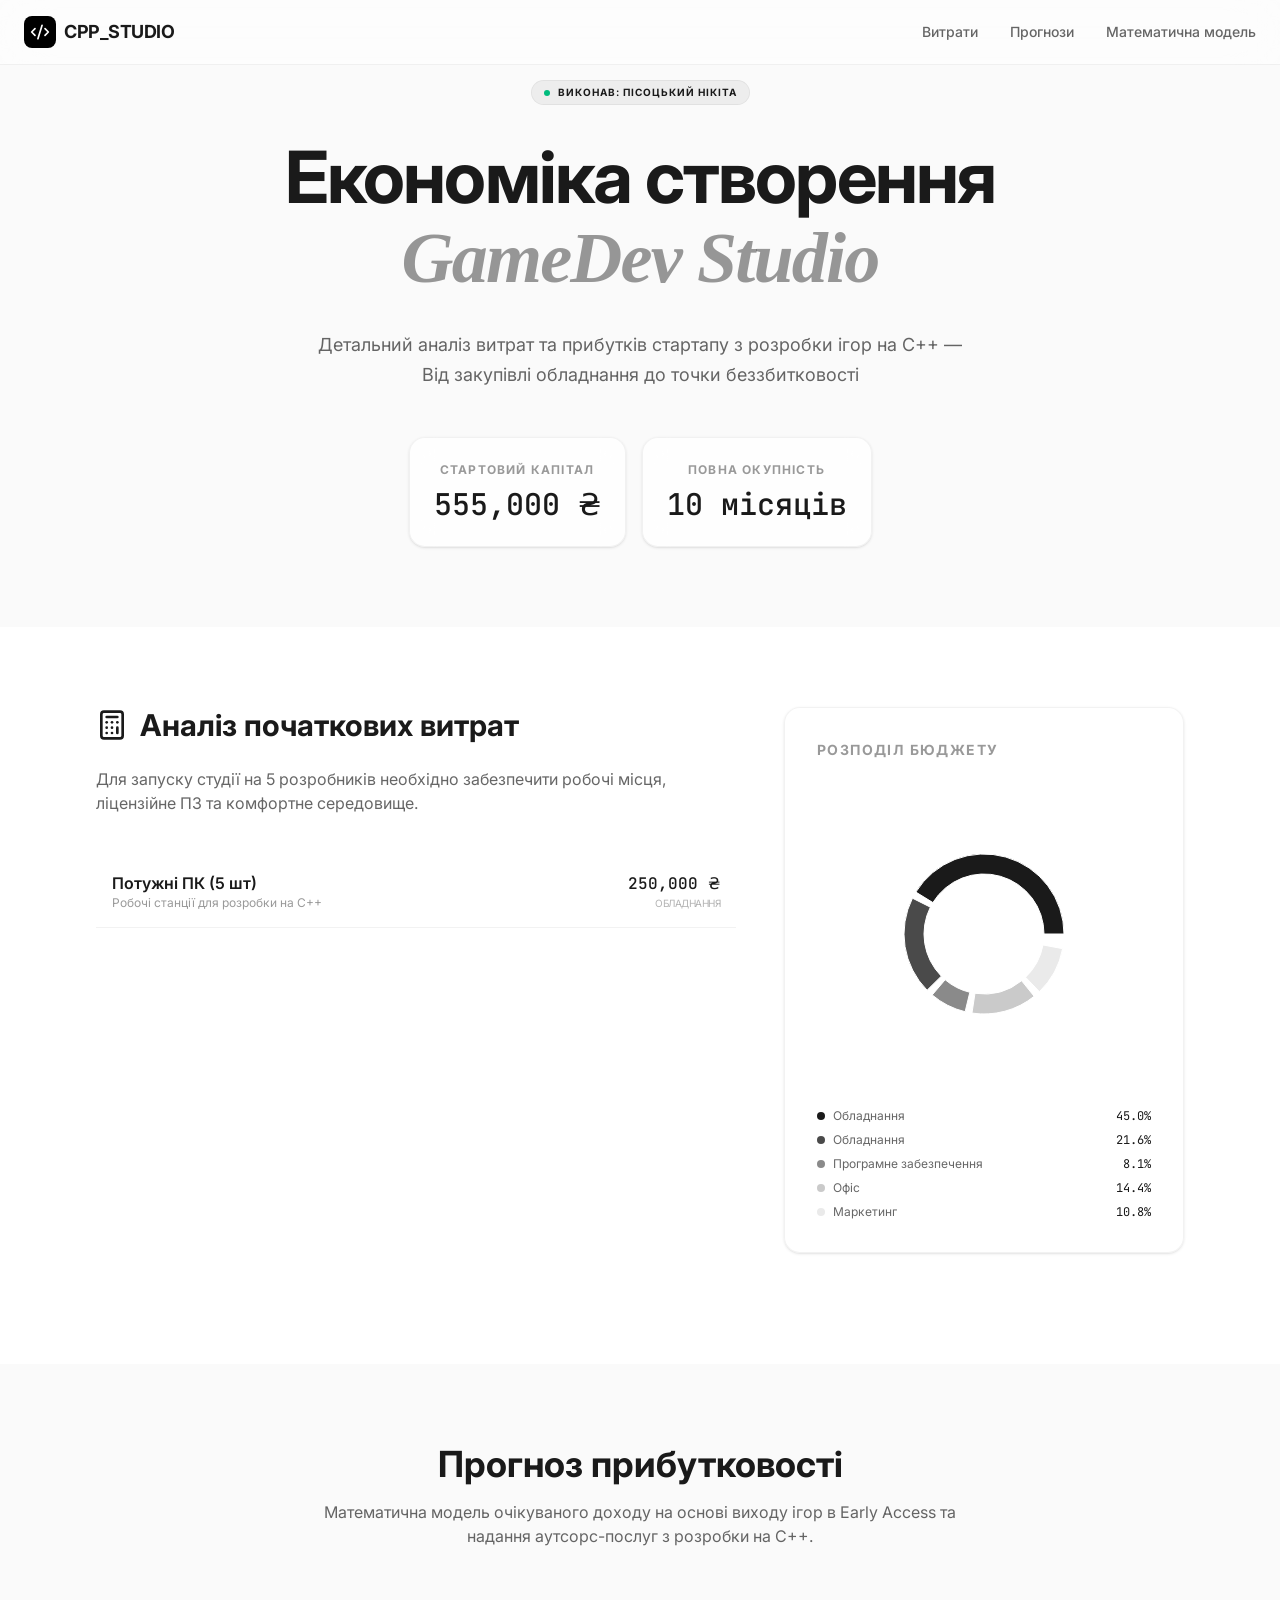
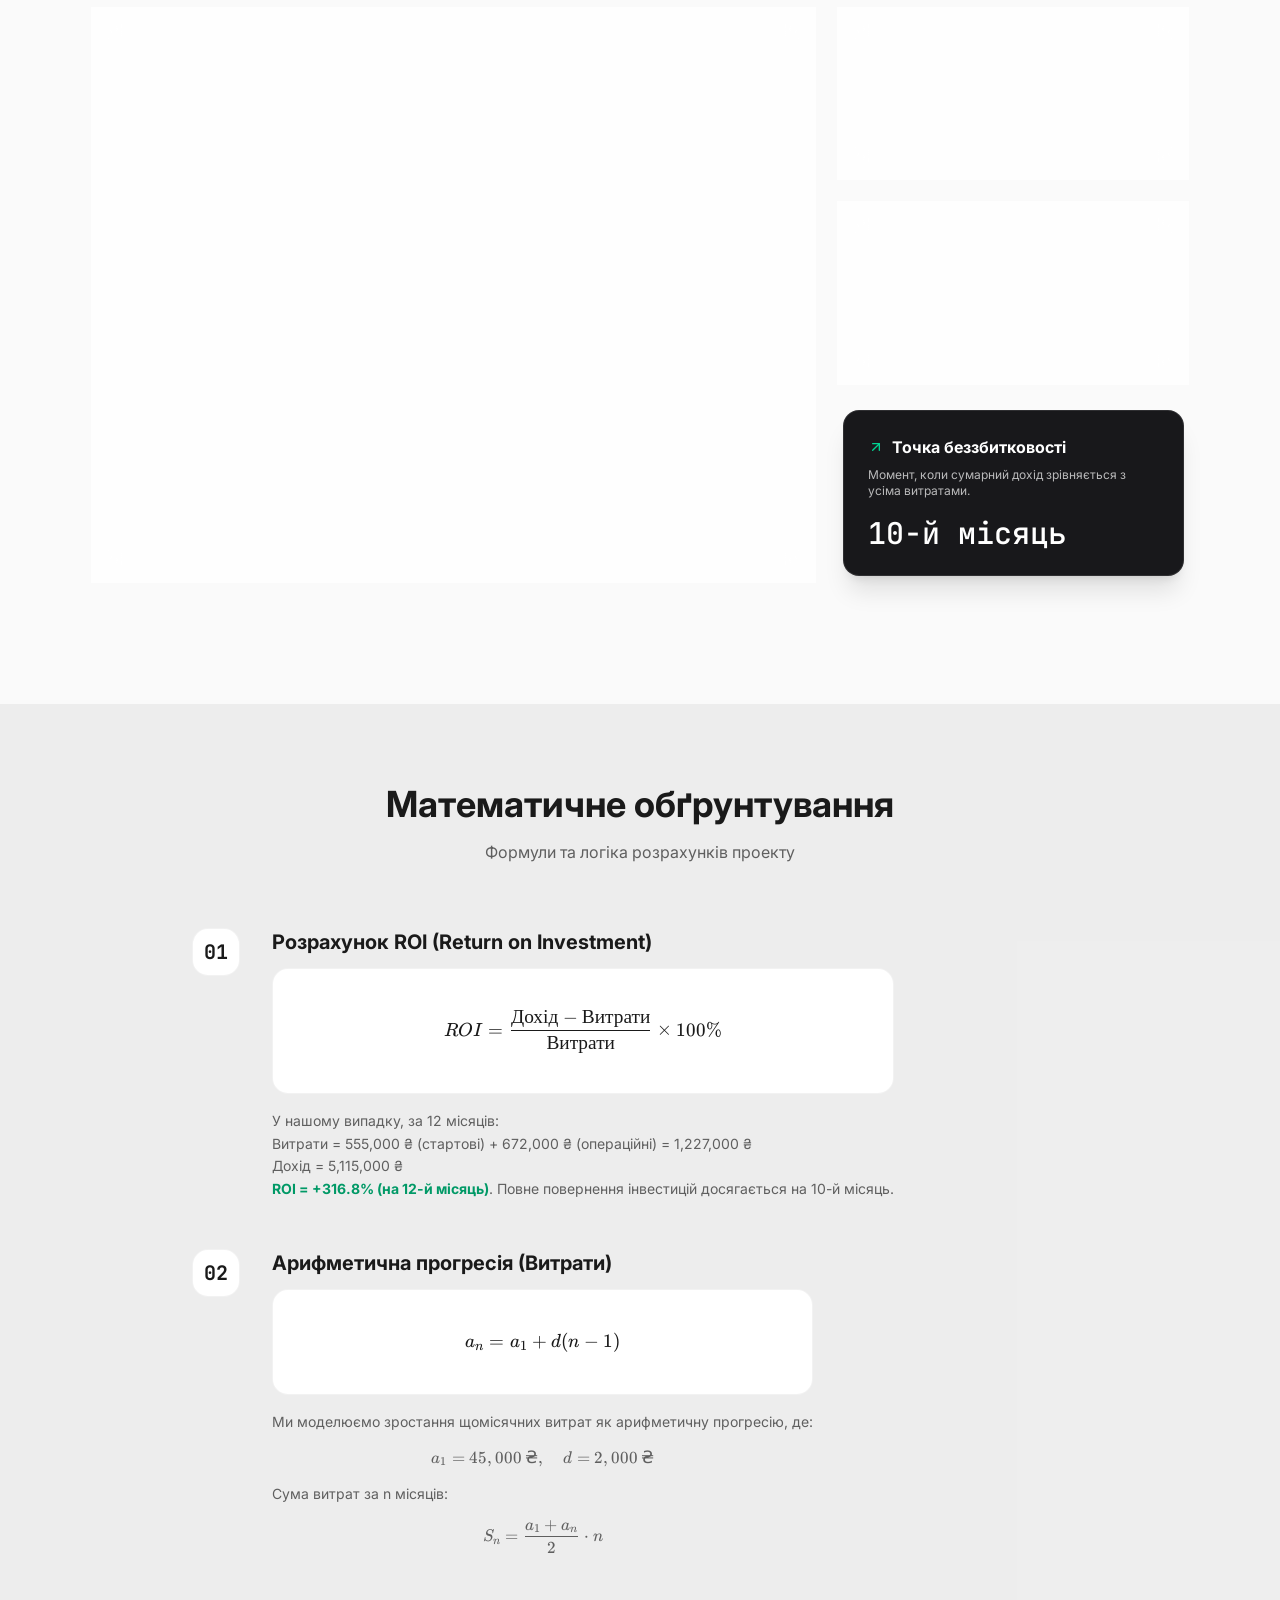
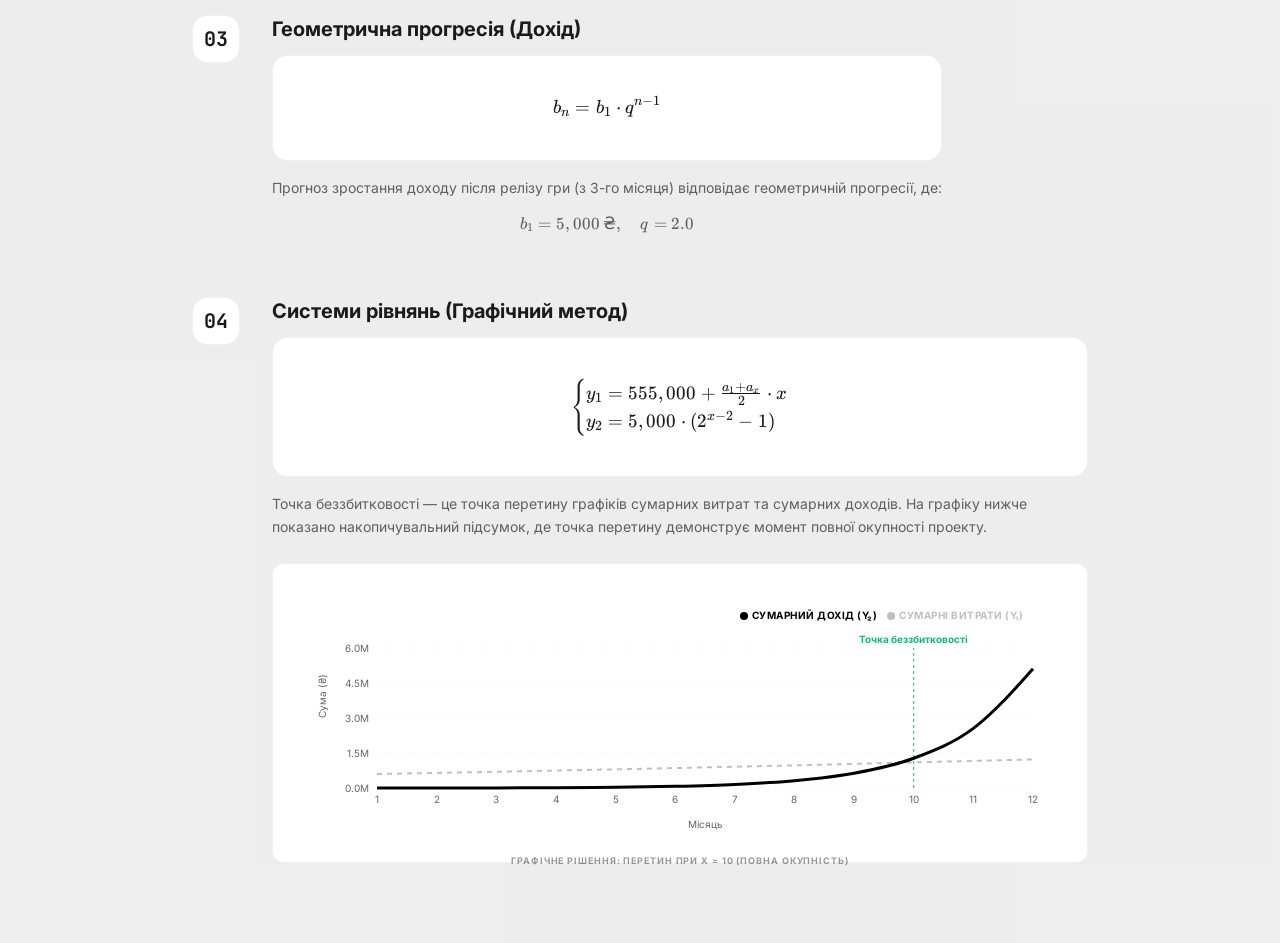
==== site/index.html @ 1f72844d "Rename the base folder" ====
<!doctype html>
<html lang="en">
  <head>
    <meta charset="UTF-8" />
    <meta name="viewport" content="width=device-width, initial-scale=1.0" />
    <title>CppStudio | Math Project</title>
    <script type="module" crossorigin src="./assets/index-Dp-sWYsJ.js"></script>
    <link rel="stylesheet" crossorigin href="./assets/index-Bof_gqJL.css">
  </head>
  <body>
    <div id="root"></div>
  </body>
</html>
---- site/assets/index-Bof_gqJL.css ----
@import"https://fonts.googleapis.com/css2?family=Inter:wght@300;400;500;600;700&family=JetBrains+Mono:wght@400;500&display=swap";@font-face{font-display:block;font-family:KaTeX_AMS;font-style:normal;font-weight:400;src:url(./KaTeX_AMS-Regular-BQhdFMY1.woff2) format("woff2"),url(./KaTeX_AMS-Regular-DMm9YOAa.woff) format("woff"),url(./KaTeX_AMS-Regular-DRggAlZN.ttf) format("truetype")}@font-face{font-display:block;font-family:KaTeX_Caligraphic;font-style:normal;font-weight:700;src:url(./KaTeX_Caligraphic-Bold-Dq_IR9rO.woff2) format("woff2"),url(./KaTeX_Caligraphic-Bold-BEiXGLvX.woff) format("woff"),url(./KaTeX_Caligraphic-Bold-ATXxdsX0.ttf) format("truetype")}@font-face{font-display:block;font-family:KaTeX_Caligraphic;font-style:normal;font-weight:400;src:url(./KaTeX_Caligraphic-Regular-Di6jR-x-.woff2) format("woff2"),url(./KaTeX_Caligraphic-Regular-CTRA-rTL.woff) format("woff"),url(./KaTeX_Caligraphic-Regular-wX97UBjC.ttf) format("truetype")}@font-face{font-display:block;font-family:KaTeX_Fraktur;font-style:normal;font-weight:700;src:url(./KaTeX_Fraktur-Bold-CL6g_b3V.woff2) format("woff2"),url(./KaTeX_Fraktur-Bold-BsDP51OF.woff) format("woff"),url(./KaTeX_Fraktur-Bold-BdnERNNW.ttf) format("truetype")}@font-face{font-display:block;font-family:KaTeX_Fraktur;font-style:normal;font-weight:400;src:url(./KaTeX_Fraktur-Regular-CTYiF6lA.woff2) format("woff2"),url(./KaTeX_Fraktur-Regular-Dxdc4cR9.woff) format("woff"),url(./KaTeX_Fraktur-Regular-CB_wures.ttf) format("truetype")}@font-face{font-display:block;font-family:KaTeX_Main;font-style:normal;font-weight:700;src:url(./KaTeX_Main-Bold-Cx986IdX.woff2) format("woff2"),url(./KaTeX_Main-Bold-Jm3AIy58.woff) format("woff"),url(./KaTeX_Main-Bold-waoOVXN0.ttf) format("truetype")}@font-face{font-display:block;font-family:KaTeX_Main;font-style:italic;font-weight:700;src:url(./KaTeX_Main-BoldItalic-DxDJ3AOS.woff2) format("woff2"),url(./KaTeX_Main-BoldItalic-SpSLRI95.woff) format("woff"),url(./KaTeX_Main-BoldItalic-DzxPMmG6.ttf) format("truetype")}@font-face{font-display:block;font-family:KaTeX_Main;font-style:italic;font-weight:400;src:url(./KaTeX_Main-Italic-NWA7e6Wa.woff2) format("woff2"),url(./KaTeX_Main-Italic-BMLOBm91.woff) format("woff"),url(./KaTeX_Main-Italic-3WenGoN9.ttf) format("truetype")}@font-face{font-display:block;font-family:KaTeX_Main;font-style:normal;font-weight:400;src:url(./KaTeX_Main-Regular-B22Nviop.woff2) format("woff2"),url(./KaTeX_Main-Regular-Dr94JaBh.woff) format("woff"),url(./KaTeX_Main-Regular-ypZvNtVU.ttf) format("truetype")}@font-face{font-display:block;font-family:KaTeX_Math;font-style:italic;font-weight:700;src:url(./KaTeX_Math-BoldItalic-CZnvNsCZ.woff2) format("woff2"),url(./KaTeX_Math-BoldItalic-iY-2wyZ7.woff) format("woff"),url(./KaTeX_Math-BoldItalic-B3XSjfu4.ttf) format("truetype")}@font-face{font-display:block;font-family:KaTeX_Math;font-style:italic;font-weight:400;src:url(./KaTeX_Math-Italic-t53AETM-.woff2) format("woff2"),url(./KaTeX_Math-Italic-DA0__PXp.woff) format("woff"),url(./KaTeX_Math-Italic-flOr_0UB.ttf) format("truetype")}@font-face{font-display:block;font-family:KaTeX_SansSerif;font-style:normal;font-weight:700;src:url(./KaTeX_SansSerif-Bold-D1sUS0GD.woff2) format("woff2"),url(./KaTeX_SansSerif-Bold-DbIhKOiC.woff) format("woff"),url(./KaTeX_SansSerif-Bold-CFMepnvq.ttf) format("truetype")}@font-face{font-display:block;font-family:KaTeX_SansSerif;font-style:italic;font-weight:400;src:url(./KaTeX_SansSerif-Italic-C3H0VqGB.woff2) format("woff2"),url(./KaTeX_SansSerif-Italic-DN2j7dab.woff) format("woff"),url(./KaTeX_SansSerif-Italic-YYjJ1zSn.ttf) format("truetype")}@font-face{font-display:block;font-family:KaTeX_SansSerif;font-style:normal;font-weight:400;src:url(./KaTeX_SansSerif-Regular-DDBCnlJ7.woff2) format("woff2"),url(./KaTeX_SansSerif-Regular-CS6fqUqJ.woff) format("woff"),url(./KaTeX_SansSerif-Regular-BNo7hRIc.ttf) format("truetype")}@font-face{font-display:block;font-family:KaTeX_Script;font-style:normal;font-weight:400;src:url(./KaTeX_Script-Regular-D3wIWfF6.woff2) format("woff2"),url(./KaTeX_Script-Regular-D5yQViql.woff) format("woff"),url(./KaTeX_Script-Regular-C5JkGWo-.ttf) format("truetype")}@font-face{font-display:block;font-family:KaTeX_Size1;font-style:normal;font-weight:400;src:url(./KaTeX_Size1-Regular-mCD8mA8B.woff2) format("woff2"),url(./KaTeX_Size1-Regular-C195tn64.woff) format("woff"),url(./KaTeX_Size1-Regular-Dbsnue_I.ttf) format("truetype")}@font-face{font-display:block;font-family:KaTeX_Size2;font-style:normal;font-weight:400;src:url(./KaTeX_Size2-Regular-Dy4dx90m.woff2) format("woff2"),url(./KaTeX_Size2-Regular-oD1tc_U0.woff) format("woff"),url(./KaTeX_Size2-Regular-B7gKUWhC.ttf) format("truetype")}@font-face{font-display:block;font-family:KaTeX_Size3;font-style:normal;font-weight:400;src:url([data-uri]) format("woff2"),url(./KaTeX_Size3-Regular-CTq5MqoE.woff) format("woff"),url(./KaTeX_Size3-Regular-DgpXs0kz.ttf) format("truetype")}@font-face{font-display:block;font-family:KaTeX_Size4;font-style:normal;font-weight:400;src:url(./KaTeX_Size4-Regular-Dl5lxZxV.woff2) format("woff2"),url(./KaTeX_Size4-Regular-BF-4gkZK.woff) format("woff"),url(./KaTeX_Size4-Regular-DWFBv043.ttf) format("truetype")}@font-face{font-display:block;font-family:KaTeX_Typewriter;font-style:normal;font-weight:400;src:url(./KaTeX_Typewriter-Regular-CO6r4hn1.woff2) format("woff2"),url(./KaTeX_Typewriter-Regular-C0xS9mPB.woff) format("woff"),url(./KaTeX_Typewriter-Regular-D3Ib7_Hf.ttf) format("truetype")}.katex{font: 1.21em KaTeX_Main,Times New Roman,serif;line-height:1.2;position:relative;text-indent:0;text-rendering:auto}.katex *{-ms-high-contrast-adjust:none!important;border-color:currentColor}.katex .katex-version:after{content:"0.16.40"}.katex .katex-mathml{clip:rect(1px,1px,1px,1px);border:0;height:1px;overflow:hidden;padding:0;position:absolute;width:1px}.katex .katex-html>.newline{display:block}.katex .base{position:relative;white-space:nowrap;width:-webkit-min-content;width:-moz-min-content;width:min-content}.katex .base,.katex .strut{display:inline-block}.katex .textbf{font-weight:700}.katex .textit{font-style:italic}.katex .textrm{font-family:KaTeX_Main}.katex .textsf{font-family:KaTeX_SansSerif}.katex .texttt{font-family:KaTeX_Typewriter}.katex .mathnormal{font-family:KaTeX_Math;font-style:italic}.katex .mathit{font-family:KaTeX_Main;font-style:italic}.katex .mathrm{font-style:normal}.katex .mathbf{font-family:KaTeX_Main;font-weight:700}.katex .boldsymbol{font-family:KaTeX_Math;font-style:italic;font-weight:700}.katex .amsrm,.katex .mathbb,.katex .textbb{font-family:KaTeX_AMS}.katex .mathcal{font-family:KaTeX_Caligraphic}.katex .mathfrak,.katex .textfrak{font-family:KaTeX_Fraktur}.katex .mathboldfrak,.katex .textboldfrak{font-family:KaTeX_Fraktur;font-weight:700}.katex .mathtt{font-family:KaTeX_Typewriter}.katex .mathscr,.katex .textscr{font-family:KaTeX_Script}.katex .mathsf,.katex .textsf{font-family:KaTeX_SansSerif}.katex .mathboldsf,.katex .textboldsf{font-family:KaTeX_SansSerif;font-weight:700}.katex .mathitsf,.katex .mathsfit,.katex .textitsf{font-family:KaTeX_SansSerif;font-style:italic}.katex .mainrm{font-family:KaTeX_Main;font-style:normal}.katex .vlist-t{border-collapse:collapse;display:inline-table;table-layout:fixed}.katex .vlist-r{display:table-row}.katex .vlist{display:table-cell;position:relative;vertical-align:bottom}.katex .vlist>span{display:block;height:0;position:relative}.katex .vlist>span>span{display:inline-block}.katex .vlist>span>.pstrut{overflow:hidden;width:0}.katex .vlist-t2{margin-right:-2px}.katex .vlist-s{display:table-cell;font-size:1px;min-width:2px;vertical-align:bottom;width:2px}.katex .vbox{align-items:baseline;display:inline-flex;flex-direction:column}.katex .hbox{width:100%}.katex .hbox,.katex .thinbox{display:inline-flex;flex-direction:row}.katex .thinbox{max-width:0;width:0}.katex .msupsub{text-align:left}.katex .mfrac>span>span{text-align:center}.katex .mfrac .frac-line{border-bottom-style:solid;display:inline-block;width:100%}.katex .hdashline,.katex .hline,.katex .mfrac .frac-line,.katex .overline .overline-line,.katex .rule,.katex .underline .underline-line{min-height:1px}.katex .mspace{display:inline-block}.katex .smash{display:inline;line-height:0}.katex .clap,.katex .llap,.katex .rlap{position:relative;width:0}.katex .clap>.inner,.katex .llap>.inner,.katex .rlap>.inner{position:absolute}.katex .clap>.fix,.katex .llap>.fix,.katex .rlap>.fix{display:inline-block}.katex .llap>.inner{right:0}.katex .clap>.inner,.katex .rlap>.inner{left:0}.katex .clap>.inner>span{margin-left:-50%;margin-right:50%}.katex .rule{border:0 solid;display:inline-block;position:relative}.katex .hline,.katex .overline .overline-line,.katex .underline .underline-line{border-bottom-style:solid;display:inline-block;width:100%}.katex .hdashline{border-bottom-style:dashed;display:inline-block;width:100%}.katex .sqrt>.root{margin-left:.2777777778em;margin-right:-.5555555556em}.katex .fontsize-ensurer.reset-size1.size1,.katex .sizing.reset-size1.size1{font-size:1em}.katex .fontsize-ensurer.reset-size1.size2,.katex .sizing.reset-size1.size2{font-size:1.2em}.katex .fontsize-ensurer.reset-size1.size3,.katex .sizing.reset-size1.size3{font-size:1.4em}.katex .fontsize-ensurer.reset-size1.size4,.katex .sizing.reset-size1.size4{font-size:1.6em}.katex .fontsize-ensurer.reset-size1.size5,.katex .sizing.reset-size1.size5{font-size:1.8em}.katex .fontsize-ensurer.reset-size1.size6,.katex .sizing.reset-size1.size6{font-size:2em}.katex .fontsize-ensurer.reset-size1.size7,.katex .sizing.reset-size1.size7{font-size:2.4em}.katex .fontsize-ensurer.reset-size1.size8,.katex .sizing.reset-size1.size8{font-size:2.88em}.katex .fontsize-ensurer.reset-size1.size9,.katex .sizing.reset-size1.size9{font-size:3.456em}.katex .fontsize-ensurer.reset-size1.size10,.katex .sizing.reset-size1.size10{font-size:4.148em}.katex .fontsize-ensurer.reset-size1.size11,.katex .sizing.reset-size1.size11{font-size:4.976em}.katex .fontsize-ensurer.reset-size2.size1,.katex .sizing.reset-size2.size1{font-size:.8333333333em}.katex .fontsize-ensurer.reset-size2.size2,.katex .sizing.reset-size2.size2{font-size:1em}.katex .fontsize-ensurer.reset-size2.size3,.katex .sizing.reset-size2.size3{font-size:1.1666666667em}.katex .fontsize-ensurer.reset-size2.size4,.katex .sizing.reset-size2.size4{font-size:1.3333333333em}.katex .fontsize-ensurer.reset-size2.size5,.katex .sizing.reset-size2.size5{font-size:1.5em}.katex .fontsize-ensurer.reset-size2.size6,.katex .sizing.reset-size2.size6{font-size:1.6666666667em}.katex .fontsize-ensurer.reset-size2.size7,.katex .sizing.reset-size2.size7{font-size:2em}.katex .fontsize-ensurer.reset-size2.size8,.katex .sizing.reset-size2.size8{font-size:2.4em}.katex .fontsize-ensurer.reset-size2.size9,.katex .sizing.reset-size2.size9{font-size:2.88em}.katex .fontsize-ensurer.reset-size2.size10,.katex .sizing.reset-size2.size10{font-size:3.4566666667em}.katex .fontsize-ensurer.reset-size2.size11,.katex .sizing.reset-size2.size11{font-size:4.1466666667em}.katex .fontsize-ensurer.reset-size3.size1,.katex .sizing.reset-size3.size1{font-size:.7142857143em}.katex .fontsize-ensurer.reset-size3.size2,.katex .sizing.reset-size3.size2{font-size:.8571428571em}.katex .fontsize-ensurer.reset-size3.size3,.katex .sizing.reset-size3.size3{font-size:1em}.katex .fontsize-ensurer.reset-size3.size4,.katex .sizing.reset-size3.size4{font-size:1.1428571429em}.katex .fontsize-ensurer.reset-size3.size5,.katex .sizing.reset-size3.size5{font-size:1.2857142857em}.katex .fontsize-ensurer.reset-size3.size6,.katex .sizing.reset-size3.size6{font-size:1.4285714286em}.katex .fontsize-ensurer.reset-size3.size7,.katex .sizing.reset-size3.size7{font-size:1.7142857143em}.katex .fontsize-ensurer.reset-size3.size8,.katex .sizing.reset-size3.size8{font-size:2.0571428571em}.katex .fontsize-ensurer.reset-size3.size9,.katex .sizing.reset-size3.size9{font-size:2.4685714286em}.katex .fontsize-ensurer.reset-size3.size10,.katex .sizing.reset-size3.size10{font-size:2.9628571429em}.katex .fontsize-ensurer.reset-size3.size11,.katex .sizing.reset-size3.size11{font-size:3.5542857143em}.katex .fontsize-ensurer.reset-size4.size1,.katex .sizing.reset-size4.size1{font-size:.625em}.katex .fontsize-ensurer.reset-size4.size2,.katex .sizing.reset-size4.size2{font-size:.75em}.katex .fontsize-ensurer.reset-size4.size3,.katex .sizing.reset-size4.size3{font-size:.875em}.katex .fontsize-ensurer.reset-size4.size4,.katex .sizing.reset-size4.size4{font-size:1em}.katex .fontsize-ensurer.reset-size4.size5,.katex .sizing.reset-size4.size5{font-size:1.125em}.katex .fontsize-ensurer.reset-size4.size6,.katex .sizing.reset-size4.size6{font-size:1.25em}.katex .fontsize-ensurer.reset-size4.size7,.katex .sizing.reset-size4.size7{font-size:1.5em}.katex .fontsize-ensurer.reset-size4.size8,.katex .sizing.reset-size4.size8{font-size:1.8em}.katex .fontsize-ensurer.reset-size4.size9,.katex .sizing.reset-size4.size9{font-size:2.16em}.katex .fontsize-ensurer.reset-size4.size10,.katex .sizing.reset-size4.size10{font-size:2.5925em}.katex .fontsize-ensurer.reset-size4.size11,.katex .sizing.reset-size4.size11{font-size:3.11em}.katex .fontsize-ensurer.reset-size5.size1,.katex .sizing.reset-size5.size1{font-size:.5555555556em}.katex .fontsize-ensurer.reset-size5.size2,.katex .sizing.reset-size5.size2{font-size:.6666666667em}.katex .fontsize-ensurer.reset-size5.size3,.katex .sizing.reset-size5.size3{font-size:.7777777778em}.katex .fontsize-ensurer.reset-size5.size4,.katex .sizing.reset-size5.size4{font-size:.8888888889em}.katex .fontsize-ensurer.reset-size5.size5,.katex .sizing.reset-size5.size5{font-size:1em}.katex .fontsize-ensurer.reset-size5.size6,.katex .sizing.reset-size5.size6{font-size:1.1111111111em}.katex .fontsize-ensurer.reset-size5.size7,.katex .sizing.reset-size5.size7{font-size:1.3333333333em}.katex .fontsize-ensurer.reset-size5.size8,.katex .sizing.reset-size5.size8{font-size:1.6em}.katex .fontsize-ensurer.reset-size5.size9,.katex .sizing.reset-size5.size9{font-size:1.92em}.katex .fontsize-ensurer.reset-size5.size10,.katex .sizing.reset-size5.size10{font-size:2.3044444444em}.katex .fontsize-ensurer.reset-size5.size11,.katex .sizing.reset-size5.size11{font-size:2.7644444444em}.katex .fontsize-ensurer.reset-size6.size1,.katex .sizing.reset-size6.size1{font-size:.5em}.katex .fontsize-ensurer.reset-size6.size2,.katex .sizing.reset-size6.size2{font-size:.6em}.katex .fontsize-ensurer.reset-size6.size3,.katex .sizing.reset-size6.size3{font-size:.7em}.katex .fontsize-ensurer.reset-size6.size4,.katex .sizing.reset-size6.size4{font-size:.8em}.katex .fontsize-ensurer.reset-size6.size5,.katex .sizing.reset-size6.size5{font-size:.9em}.katex .fontsize-ensurer.reset-size6.size6,.katex .sizing.reset-size6.size6{font-size:1em}.katex .fontsize-ensurer.reset-size6.size7,.katex .sizing.reset-size6.size7{font-size:1.2em}.katex .fontsize-ensurer.reset-size6.size8,.katex .sizing.reset-size6.size8{font-size:1.44em}.katex .fontsize-ensurer.reset-size6.size9,.katex .sizing.reset-size6.size9{font-size:1.728em}.katex .fontsize-ensurer.reset-size6.size10,.katex .sizing.reset-size6.size10{font-size:2.074em}.katex .fontsize-ensurer.reset-size6.size11,.katex .sizing.reset-size6.size11{font-size:2.488em}.katex .fontsize-ensurer.reset-size7.size1,.katex .sizing.reset-size7.size1{font-size:.4166666667em}.katex .fontsize-ensurer.reset-size7.size2,.katex .sizing.reset-size7.size2{font-size:.5em}.katex .fontsize-ensurer.reset-size7.size3,.katex .sizing.reset-size7.size3{font-size:.5833333333em}.katex .fontsize-ensurer.reset-size7.size4,.katex .sizing.reset-size7.size4{font-size:.6666666667em}.katex .fontsize-ensurer.reset-size7.size5,.katex .sizing.reset-size7.size5{font-size:.75em}.katex .fontsize-ensurer.reset-size7.size6,.katex .sizing.reset-size7.size6{font-size:.8333333333em}.katex .fontsize-ensurer.reset-size7.size7,.katex .sizing.reset-size7.size7{font-size:1em}.katex .fontsize-ensurer.reset-size7.size8,.katex .sizing.reset-size7.size8{font-size:1.2em}.katex .fontsize-ensurer.reset-size7.size9,.katex .sizing.reset-size7.size9{font-size:1.44em}.katex .fontsize-ensurer.reset-size7.size10,.katex .sizing.reset-size7.size10{font-size:1.7283333333em}.katex .fontsize-ensurer.reset-size7.size11,.katex .sizing.reset-size7.size11{font-size:2.0733333333em}.katex .fontsize-ensurer.reset-size8.size1,.katex .sizing.reset-size8.size1{font-size:.3472222222em}.katex .fontsize-ensurer.reset-size8.size2,.katex .sizing.reset-size8.size2{font-size:.4166666667em}.katex .fontsize-ensurer.reset-size8.size3,.katex .sizing.reset-size8.size3{font-size:.4861111111em}.katex .fontsize-ensurer.reset-size8.size4,.katex .sizing.reset-size8.size4{font-size:.5555555556em}.katex .fontsize-ensurer.reset-size8.size5,.katex .sizing.reset-size8.size5{font-size:.625em}.katex .fontsize-ensurer.reset-size8.size6,.katex .sizing.reset-size8.size6{font-size:.6944444444em}.katex .fontsize-ensurer.reset-size8.size7,.katex .sizing.reset-size8.size7{font-size:.8333333333em}.katex .fontsize-ensurer.reset-size8.size8,.katex .sizing.reset-size8.size8{font-size:1em}.katex .fontsize-ensurer.reset-size8.size9,.katex .sizing.reset-size8.size9{font-size:1.2em}.katex .fontsize-ensurer.reset-size8.size10,.katex .sizing.reset-size8.size10{font-size:1.4402777778em}.katex .fontsize-ensurer.reset-size8.size11,.katex .sizing.reset-size8.size11{font-size:1.7277777778em}.katex .fontsize-ensurer.reset-size9.size1,.katex .sizing.reset-size9.size1{font-size:.2893518519em}.katex .fontsize-ensurer.reset-size9.size2,.katex .sizing.reset-size9.size2{font-size:.3472222222em}.katex .fontsize-ensurer.reset-size9.size3,.katex .sizing.reset-size9.size3{font-size:.4050925926em}.katex .fontsize-ensurer.reset-size9.size4,.katex .sizing.reset-size9.size4{font-size:.462962963em}.katex .fontsize-ensurer.reset-size9.size5,.katex .sizing.reset-size9.size5{font-size:.5208333333em}.katex .fontsize-ensurer.reset-size9.size6,.katex .sizing.reset-size9.size6{font-size:.5787037037em}.katex .fontsize-ensurer.reset-size9.size7,.katex .sizing.reset-size9.size7{font-size:.6944444444em}.katex .fontsize-ensurer.reset-size9.size8,.katex .sizing.reset-size9.size8{font-size:.8333333333em}.katex .fontsize-ensurer.reset-size9.size9,.katex .sizing.reset-size9.size9{font-size:1em}.katex .fontsize-ensurer.reset-size9.size10,.katex .sizing.reset-size9.size10{font-size:1.2002314815em}.katex .fontsize-ensurer.reset-size9.size11,.katex .sizing.reset-size9.size11{font-size:1.4398148148em}.katex .fontsize-ensurer.reset-size10.size1,.katex .sizing.reset-size10.size1{font-size:.2410800386em}.katex .fontsize-ensurer.reset-size10.size2,.katex .sizing.reset-size10.size2{font-size:.2892960463em}.katex .fontsize-ensurer.reset-size10.size3,.katex .sizing.reset-size10.size3{font-size:.337512054em}.katex .fontsize-ensurer.reset-size10.size4,.katex .sizing.reset-size10.size4{font-size:.3857280617em}.katex .fontsize-ensurer.reset-size10.size5,.katex .sizing.reset-size10.size5{font-size:.4339440694em}.katex .fontsize-ensurer.reset-size10.size6,.katex .sizing.reset-size10.size6{font-size:.4821600771em}.katex .fontsize-ensurer.reset-size10.size7,.katex .sizing.reset-size10.size7{font-size:.5785920926em}.katex .fontsize-ensurer.reset-size10.size8,.katex .sizing.reset-size10.size8{font-size:.6943105111em}.katex .fontsize-ensurer.reset-size10.size9,.katex .sizing.reset-size10.size9{font-size:.8331726133em}.katex .fontsize-ensurer.reset-size10.size10,.katex .sizing.reset-size10.size10{font-size:1em}.katex .fontsize-ensurer.reset-size10.size11,.katex .sizing.reset-size10.size11{font-size:1.1996142719em}.katex .fontsize-ensurer.reset-size11.size1,.katex .sizing.reset-size11.size1{font-size:.2009646302em}.katex .fontsize-ensurer.reset-size11.size2,.katex .sizing.reset-size11.size2{font-size:.2411575563em}.katex .fontsize-ensurer.reset-size11.size3,.katex .sizing.reset-size11.size3{font-size:.2813504823em}.katex .fontsize-ensurer.reset-size11.size4,.katex .sizing.reset-size11.size4{font-size:.3215434084em}.katex .fontsize-ensurer.reset-size11.size5,.katex .sizing.reset-size11.size5{font-size:.3617363344em}.katex .fontsize-ensurer.reset-size11.size6,.katex .sizing.reset-size11.size6{font-size:.4019292605em}.katex .fontsize-ensurer.reset-size11.size7,.katex .sizing.reset-size11.size7{font-size:.4823151125em}.katex .fontsize-ensurer.reset-size11.size8,.katex .sizing.reset-size11.size8{font-size:.578778135em}.katex .fontsize-ensurer.reset-size11.size9,.katex .sizing.reset-size11.size9{font-size:.6945337621em}.katex .fontsize-ensurer.reset-size11.size10,.katex .sizing.reset-size11.size10{font-size:.8336012862em}.katex .fontsize-ensurer.reset-size11.size11,.katex .sizing.reset-size11.size11{font-size:1em}.katex .delimsizing.size1{font-family:KaTeX_Size1}.katex .delimsizing.size2{font-family:KaTeX_Size2}.katex .delimsizing.size3{font-family:KaTeX_Size3}.katex .delimsizing.size4{font-family:KaTeX_Size4}.katex .delimsizing.mult .delim-size1>span{font-family:KaTeX_Size1}.katex .delimsizing.mult .delim-size4>span{font-family:KaTeX_Size4}.katex .nulldelimiter{display:inline-block;width:.12em}.katex .delimcenter,.katex .op-symbol{position:relative}.katex .op-symbol.small-op{font-family:KaTeX_Size1}.katex .op-symbol.large-op{font-family:KaTeX_Size2}.katex .accent>.vlist-t,.katex .op-limits>.vlist-t{text-align:center}.katex .accent .accent-body{position:relative}.katex .accent .accent-body:not(.accent-full){width:0}.katex .overlay{display:block}.katex .mtable .vertical-separator{display:inline-block;min-width:1px}.katex .mtable .arraycolsep{display:inline-block}.katex .mtable .col-align-c>.vlist-t{text-align:center}.katex .mtable .col-align-l>.vlist-t{text-align:left}.katex .mtable .col-align-r>.vlist-t{text-align:right}.katex .svg-align{text-align:left}.katex svg{fill:currentColor;stroke:currentColor;display:block;height:inherit;position:absolute;width:100%}.katex svg path{stroke:none}.katex svg{fill-rule:nonzero;fill-opacity:1;stroke-width:1;stroke-linecap:butt;stroke-linejoin:miter;stroke-miterlimit:4;stroke-dasharray:none;stroke-dashoffset:0;stroke-opacity:1}.katex img{border-style:none;max-height:none;max-width:none;min-height:0;min-width:0}.katex .stretchy{display:block;overflow:hidden;position:relative;width:100%}.katex .stretchy:after,.katex .stretchy:before{content:""}.katex .hide-tail{overflow:hidden;position:relative;width:100%}.katex .halfarrow-left{left:0;overflow:hidden;position:absolute;width:50.2%}.katex .halfarrow-right{overflow:hidden;position:absolute;right:0;width:50.2%}.katex .brace-left{left:0;overflow:hidden;position:absolute;width:25.1%}.katex .brace-center{left:25%;overflow:hidden;position:absolute;width:50%}.katex .brace-right{overflow:hidden;position:absolute;right:0;width:25.1%}.katex .x-arrow-pad{padding:0 .5em}.katex .cd-arrow-pad{padding:0 .55556em 0 .27778em}.katex .mover,.katex .munder,.katex .x-arrow{text-align:center}.katex .boxpad{padding:0 .3em}.katex .fbox,.katex .fcolorbox{border:.04em solid;box-sizing:border-box}.katex .cancel-pad{padding:0 .2em}.katex .cancel-lap{margin-left:-.2em;margin-right:-.2em}.katex .sout{border-bottom-style:solid;border-bottom-width:.08em}.katex .angl{border-right:.049em solid;border-top:.049em solid;box-sizing:border-box;margin-right:.03889em}.katex .anglpad{padding:0 .03889em}.katex .eqn-num:before{content:"(" counter(katexEqnNo) ")";counter-increment:katexEqnNo}.katex .mml-eqn-num:before{content:"(" counter(mmlEqnNo) ")";counter-increment:mmlEqnNo}.katex .mtr-glue{width:50%}.katex .cd-vert-arrow{display:inline-block;position:relative}.katex .cd-label-left{display:inline-block;position:absolute;right:calc(50% + .3em);text-align:left}.katex .cd-label-right{display:inline-block;left:calc(50% + .3em);position:absolute;text-align:right}.katex-display{display:block;margin:1em 0;text-align:center}.katex-display>.katex{display:block;text-align:center;white-space:nowrap}.katex-display>.katex>.katex-html{display:block;position:relative}.katex-display>.katex>.katex-html>.tag{position:absolute;right:0}.katex-display.leqno>.katex>.katex-html>.tag{left:0;right:auto}.katex-display.fleqn>.katex{padding-left:2em;text-align:left}body{counter-reset:katexEqnNo mmlEqnNo}/*! tailwindcss v4.2.1 | MIT License | https://tailwindcss.com */@layer properties{@supports (((-webkit-hyphens:none)) and (not (margin-trim:inline))) or ((-moz-orient:inline) and (not (color:rgb(from red r g b)))){*,:before,:after,::backdrop{--tw-space-y-reverse:0;--tw-border-style:solid;--tw-leading:initial;--tw-font-weight:initial;--tw-tracking:initial;--tw-shadow:0 0 #0000;--tw-shadow-color:initial;--tw-shadow-alpha:100%;--tw-inset-shadow:0 0 #0000;--tw-inset-shadow-color:initial;--tw-inset-shadow-alpha:100%;--tw-ring-color:initial;--tw-ring-shadow:0 0 #0000;--tw-inset-ring-color:initial;--tw-inset-ring-shadow:0 0 #0000;--tw-ring-inset:initial;--tw-ring-offset-width:0px;--tw-ring-offset-color:#fff;--tw-ring-offset-shadow:0 0 #0000;--tw-backdrop-blur:initial;--tw-backdrop-brightness:initial;--tw-backdrop-contrast:initial;--tw-backdrop-grayscale:initial;--tw-backdrop-hue-rotate:initial;--tw-backdrop-invert:initial;--tw-backdrop-opacity:initial;--tw-backdrop-saturate:initial;--tw-backdrop-sepia:initial}}}@layer theme{:root,:host{--font-sans:"Inter", ui-sans-serif, system-ui, sans-serif;--font-serif:ui-serif, Georgia, Cambria, "Times New Roman", Times, serif;--font-mono:"JetBrains Mono", ui-monospace, SFMono-Regular, monospace;--color-emerald-50:oklch(97.9% .021 166.113);--color-emerald-400:oklch(76.5% .177 163.223);--color-emerald-500:oklch(69.6% .17 162.48);--color-emerald-600:oklch(59.6% .145 163.225);--color-blue-50:oklch(97% .014 254.604);--color-blue-600:oklch(54.6% .245 262.881);--color-zinc-900:oklch(21% .006 285.885);--color-black:#000;--color-white:#fff;--spacing:.25rem;--container-xl:36rem;--container-2xl:42rem;--container-4xl:56rem;--container-7xl:80rem;--text-xs:.75rem;--text-xs--line-height:calc(1 / .75);--text-sm:.875rem;--text-sm--line-height:calc(1.25 / .875);--text-lg:1.125rem;--text-lg--line-height:calc(1.75 / 1.125);--text-xl:1.25rem;--text-xl--line-height:calc(1.75 / 1.25);--text-2xl:1.5rem;--text-2xl--line-height:calc(2 / 1.5);--text-3xl:1.875rem;--text-3xl--line-height: 1.2 ;--text-4xl:2.25rem;--text-4xl--line-height:calc(2.5 / 2.25);--text-5xl:3rem;--text-5xl--line-height:1;--text-7xl:4.5rem;--text-7xl--line-height:1;--font-weight-medium:500;--font-weight-semibold:600;--font-weight-bold:700;--tracking-tighter:-.05em;--tracking-tight:-.025em;--tracking-widest:.1em;--leading-relaxed:1.625;--radius-lg:.5rem;--radius-xl:.75rem;--radius-2xl:1rem;--animate-pulse:pulse 2s cubic-bezier(.4, 0, .6, 1) infinite;--blur-md:12px;--blur-xl:24px;--default-transition-duration:.15s;--default-transition-timing-function:cubic-bezier(.4, 0, .2, 1);--default-font-family:var(--font-sans);--default-mono-font-family:var(--font-mono)}}@layer base{*,:after,:before,::backdrop{box-sizing:border-box;border:0 solid;margin:0;padding:0}::file-selector-button{box-sizing:border-box;border:0 solid;margin:0;padding:0}html,:host{-webkit-text-size-adjust:100%;-moz-tab-size:4;tab-size:4;line-height:1.5;font-family:var(--default-font-family,ui-sans-serif, system-ui, sans-serif, "Apple Color Emoji", "Segoe UI Emoji", "Segoe UI Symbol", "Noto Color Emoji");font-feature-settings:var(--default-font-feature-settings,normal);font-variation-settings:var(--default-font-variation-settings,normal);-webkit-tap-highlight-color:transparent}hr{height:0;color:inherit;border-top-width:1px}abbr:where([title]){-webkit-text-decoration:underline dotted;text-decoration:underline dotted}h1,h2,h3,h4,h5,h6{font-size:inherit;font-weight:inherit}a{color:inherit;-webkit-text-decoration:inherit;text-decoration:inherit}b,strong{font-weight:bolder}code,kbd,samp,pre{font-family:var(--default-mono-font-family,ui-monospace, SFMono-Regular, Menlo, Monaco, Consolas, "Liberation Mono", "Courier New", monospace);font-feature-settings:var(--default-mono-font-feature-settings,normal);font-variation-settings:var(--default-mono-font-variation-settings,normal);font-size:1em}small{font-size:80%}sub,sup{vertical-align:baseline;font-size:75%;line-height:0;position:relative}sub{bottom:-.25em}sup{top:-.5em}table{text-indent:0;border-color:inherit;border-collapse:collapse}:-moz-focusring{outline:auto}progress{vertical-align:baseline}summary{display:list-item}ol,ul,menu{list-style:none}img,svg,video,canvas,audio,iframe,embed,object{vertical-align:middle;display:block}img,video{max-width:100%;height:auto}button,input,select,optgroup,textarea{font:inherit;font-feature-settings:inherit;font-variation-settings:inherit;letter-spacing:inherit;color:inherit;opacity:1;background-color:#0000;border-radius:0}::file-selector-button{font:inherit;font-feature-settings:inherit;font-variation-settings:inherit;letter-spacing:inherit;color:inherit;opacity:1;background-color:#0000;border-radius:0}:where(select:is([multiple],[size])) optgroup{font-weight:bolder}:where(select:is([multiple],[size])) optgroup option{padding-inline-start:20px}::file-selector-button{margin-inline-end:4px}::placeholder{opacity:1}@supports (not ((-webkit-appearance:-apple-pay-button))) or (contain-intrinsic-size:1px){::placeholder{color:currentColor}@supports (color:color-mix(in lab,red,red)){::placeholder{color:color-mix(in oklab,currentcolor 50%,transparent)}}}textarea{resize:vertical}::-webkit-search-decoration{-webkit-appearance:none}::-webkit-date-and-time-value{min-height:1lh;text-align:inherit}::-webkit-datetime-edit{display:inline-flex}::-webkit-datetime-edit-fields-wrapper{padding:0}::-webkit-datetime-edit{padding-block:0}::-webkit-datetime-edit-year-field{padding-block:0}::-webkit-datetime-edit-month-field{padding-block:0}::-webkit-datetime-edit-day-field{padding-block:0}::-webkit-datetime-edit-hour-field{padding-block:0}::-webkit-datetime-edit-minute-field{padding-block:0}::-webkit-datetime-edit-second-field{padding-block:0}::-webkit-datetime-edit-millisecond-field{padding-block:0}::-webkit-datetime-edit-meridiem-field{padding-block:0}::-webkit-calendar-picker-indicator{line-height:1}:-moz-ui-invalid{box-shadow:none}button,input:where([type=button],[type=reset],[type=submit]){-webkit-appearance:button;-moz-appearance:button;appearance:button}::file-selector-button{-webkit-appearance:button;-moz-appearance:button;appearance:button}::-webkit-inner-spin-button{height:auto}::-webkit-outer-spin-button{height:auto}[hidden]:where(:not([hidden=until-found])){display:none!important}body{font-family:var(--font-sans);color:#1a1a1a;-webkit-font-smoothing:antialiased;-moz-osx-font-smoothing:grayscale;background-color:#fafafa}}@layer components;@layer utilities{.fixed{position:fixed}.sticky{position:sticky}.top-0{top:calc(var(--spacing) * 0)}.top-24{top:calc(var(--spacing) * 24)}.z-50{z-index:50}.mx-auto{margin-inline:auto}.mt-1{margin-top:calc(var(--spacing) * 1)}.mt-2{margin-top:calc(var(--spacing) * 2)}.mt-4{margin-top:calc(var(--spacing) * 4)}.mt-6{margin-top:calc(var(--spacing) * 6)}.mb-2{margin-bottom:calc(var(--spacing) * 2)}.mb-3{margin-bottom:calc(var(--spacing) * 3)}.mb-4{margin-bottom:calc(var(--spacing) * 4)}.mb-6{margin-bottom:calc(var(--spacing) * 6)}.mb-8{margin-bottom:calc(var(--spacing) * 8)}.mb-10{margin-bottom:calc(var(--spacing) * 10)}.mb-12{margin-bottom:calc(var(--spacing) * 12)}.mb-16{margin-bottom:calc(var(--spacing) * 16)}.ml-auto{margin-left:auto}.flex{display:flex}.grid{display:grid}.hidden{display:none}.inline-flex{display:inline-flex}.h-1\.5{height:calc(var(--spacing) * 1.5)}.h-2{height:calc(var(--spacing) * 2)}.h-4{height:calc(var(--spacing) * 4)}.h-5{height:calc(var(--spacing) * 5)}.h-8{height:calc(var(--spacing) * 8)}.h-10{height:calc(var(--spacing) * 10)}.h-12{height:calc(var(--spacing) * 12)}.h-16{height:calc(var(--spacing) * 16)}.h-\[300px\]{height:300px}.h-\[400px\]{height:400px}.h-full{height:100%}.min-h-screen{min-height:100vh}.w-1\.5{width:calc(var(--spacing) * 1.5)}.w-2{width:calc(var(--spacing) * 2)}.w-4{width:calc(var(--spacing) * 4)}.w-5{width:calc(var(--spacing) * 5)}.w-8{width:calc(var(--spacing) * 8)}.w-10{width:calc(var(--spacing) * 10)}.w-12{width:calc(var(--spacing) * 12)}.w-full{width:100%}.max-w-2xl{max-width:var(--container-2xl)}.max-w-4xl{max-width:var(--container-4xl)}.max-w-7xl{max-width:var(--container-7xl)}.max-w-xl{max-width:var(--container-xl)}.min-w-\[200px\]{min-width:200px}.flex-1{flex:1}.shrink-0{flex-shrink:0}.animate-pulse{animation:var(--animate-pulse)}.cursor-pointer{cursor:pointer}.grid-cols-1{grid-template-columns:repeat(1,minmax(0,1fr))}.flex-col{flex-direction:column}.flex-wrap{flex-wrap:wrap}.items-center{align-items:center}.items-start{align-items:flex-start}.justify-between{justify-content:space-between}.justify-center{justify-content:center}.gap-1\.5{gap:calc(var(--spacing) * 1.5)}.gap-2{gap:calc(var(--spacing) * 2)}.gap-3{gap:calc(var(--spacing) * 3)}.gap-4{gap:calc(var(--spacing) * 4)}.gap-8{gap:calc(var(--spacing) * 8)}.gap-12{gap:calc(var(--spacing) * 12)}:where(.space-y-2>:not(:last-child)){--tw-space-y-reverse:0;margin-block-start:calc(calc(var(--spacing) * 2) * var(--tw-space-y-reverse));margin-block-end:calc(calc(var(--spacing) * 2) * calc(1 - var(--tw-space-y-reverse)))}:where(.space-y-4>:not(:last-child)){--tw-space-y-reverse:0;margin-block-start:calc(calc(var(--spacing) * 4) * var(--tw-space-y-reverse));margin-block-end:calc(calc(var(--spacing) * 4) * calc(1 - var(--tw-space-y-reverse)))}:where(.space-y-8>:not(:last-child)){--tw-space-y-reverse:0;margin-block-start:calc(calc(var(--spacing) * 8) * var(--tw-space-y-reverse));margin-block-end:calc(calc(var(--spacing) * 8) * calc(1 - var(--tw-space-y-reverse)))}:where(.space-y-12>:not(:last-child)){--tw-space-y-reverse:0;margin-block-start:calc(calc(var(--spacing) * 12) * var(--tw-space-y-reverse));margin-block-end:calc(calc(var(--spacing) * 12) * calc(1 - var(--tw-space-y-reverse)))}.overflow-hidden{overflow:hidden}.overflow-x-auto{overflow-x:auto}.rounded-2xl{border-radius:var(--radius-2xl)}.rounded-full{border-radius:3.40282e38px}.rounded-lg{border-radius:var(--radius-lg)}.rounded-xl{border-radius:var(--radius-xl)}.border{border-style:var(--tw-border-style);border-width:1px}.border-b{border-bottom-style:var(--tw-border-style);border-bottom-width:1px}.border-black\/5{border-color:#0000000d}@supports (color:color-mix(in lab,red,red)){.border-black\/5{border-color:color-mix(in oklab,var(--color-black) 5%,transparent)}}.border-white\/10{border-color:#ffffff1a}@supports (color:color-mix(in lab,red,red)){.border-white\/10{border-color:color-mix(in oklab,var(--color-white) 10%,transparent)}}.bg-\[\#FAFAFA\]{background-color:#fafafa}.bg-black{background-color:var(--color-black)}.bg-black\/5{background-color:#0000000d}@supports (color:color-mix(in lab,red,red)){.bg-black\/5{background-color:color-mix(in oklab,var(--color-black) 5%,transparent)}}.bg-black\/40{background-color:#0006}@supports (color:color-mix(in lab,red,red)){.bg-black\/40{background-color:color-mix(in oklab,var(--color-black) 40%,transparent)}}.bg-blue-50{background-color:var(--color-blue-50)}.bg-emerald-50{background-color:var(--color-emerald-50)}.bg-emerald-500{background-color:var(--color-emerald-500)}.bg-white{background-color:var(--color-white)}.bg-white\/50{background-color:#ffffff80}@supports (color:color-mix(in lab,red,red)){.bg-white\/50{background-color:color-mix(in oklab,var(--color-white) 50%,transparent)}}.bg-zinc-900{background-color:var(--color-zinc-900)}.p-4{padding:calc(var(--spacing) * 4)}.p-6{padding:calc(var(--spacing) * 6)}.p-8{padding:calc(var(--spacing) * 8)}.px-3{padding-inline:calc(var(--spacing) * 3)}.px-6{padding-inline:calc(var(--spacing) * 6)}.py-1{padding-block:calc(var(--spacing) * 1)}.pt-40{padding-top:calc(var(--spacing) * 40)}.text-center{text-align:center}.text-right{text-align:right}.font-mono{font-family:var(--font-mono)}.font-serif{font-family:var(--font-serif)}.text-2xl{font-size:var(--text-2xl);line-height:var(--tw-leading,var(--text-2xl--line-height))}.text-3xl{font-size:var(--text-3xl);line-height:var(--tw-leading,var(--text-3xl--line-height))}.text-4xl{font-size:var(--text-4xl);line-height:var(--tw-leading,var(--text-4xl--line-height))}.text-5xl{font-size:var(--text-5xl);line-height:var(--tw-leading,var(--text-5xl--line-height))}.text-lg{font-size:var(--text-lg);line-height:var(--tw-leading,var(--text-lg--line-height))}.text-sm{font-size:var(--text-sm);line-height:var(--tw-leading,var(--text-sm--line-height))}.text-xl{font-size:var(--text-xl);line-height:var(--tw-leading,var(--text-xl--line-height))}.text-xs{font-size:var(--text-xs);line-height:var(--tw-leading,var(--text-xs--line-height))}.text-\[9px\]{font-size:9px}.text-\[10px\]{font-size:10px}.leading-\[1\.1\]{--tw-leading:1.1;line-height:1.1}.leading-relaxed{--tw-leading:var(--leading-relaxed);line-height:var(--leading-relaxed)}.font-bold{--tw-font-weight:var(--font-weight-bold);font-weight:var(--font-weight-bold)}.font-medium{--tw-font-weight:var(--font-weight-medium);font-weight:var(--font-weight-medium)}.font-semibold{--tw-font-weight:var(--font-weight-semibold);font-weight:var(--font-weight-semibold)}.tracking-tight{--tw-tracking:var(--tracking-tight);letter-spacing:var(--tracking-tight)}.tracking-tighter{--tw-tracking:var(--tracking-tighter);letter-spacing:var(--tracking-tighter)}.tracking-widest{--tw-tracking:var(--tracking-widest);letter-spacing:var(--tracking-widest)}.text-black{color:var(--color-black)}.text-black\/30{color:#0000004d}@supports (color:color-mix(in lab,red,red)){.text-black\/30{color:color-mix(in oklab,var(--color-black) 30%,transparent)}}.text-black\/40{color:#0006}@supports (color:color-mix(in lab,red,red)){.text-black\/40{color:color-mix(in oklab,var(--color-black) 40%,transparent)}}.text-black\/60{color:#0009}@supports (color:color-mix(in lab,red,red)){.text-black\/60{color:color-mix(in oklab,var(--color-black) 60%,transparent)}}.text-blue-600{color:var(--color-blue-600)}.text-emerald-400{color:var(--color-emerald-400)}.text-emerald-600{color:var(--color-emerald-600)}.text-white{color:var(--color-white)}.text-white\/70{color:#ffffffb3}@supports (color:color-mix(in lab,red,red)){.text-white\/70{color:color-mix(in oklab,var(--color-white) 70%,transparent)}}.uppercase{text-transform:uppercase}.italic{font-style:italic}.shadow-xl{--tw-shadow:0 20px 25px -5px var(--tw-shadow-color,#0000001a), 0 8px 10px -6px var(--tw-shadow-color,#0000001a);box-shadow:var(--tw-inset-shadow),var(--tw-inset-ring-shadow),var(--tw-ring-offset-shadow),var(--tw-ring-shadow),var(--tw-shadow)}.backdrop-blur-xl{--tw-backdrop-blur:blur(var(--blur-xl));-webkit-backdrop-filter:var(--tw-backdrop-blur,) var(--tw-backdrop-brightness,) var(--tw-backdrop-contrast,) var(--tw-backdrop-grayscale,) var(--tw-backdrop-hue-rotate,) var(--tw-backdrop-invert,) var(--tw-backdrop-opacity,) var(--tw-backdrop-saturate,) var(--tw-backdrop-sepia,);backdrop-filter:var(--tw-backdrop-blur,) var(--tw-backdrop-brightness,) var(--tw-backdrop-contrast,) var(--tw-backdrop-grayscale,) var(--tw-backdrop-hue-rotate,) var(--tw-backdrop-invert,) var(--tw-backdrop-opacity,) var(--tw-backdrop-saturate,) var(--tw-backdrop-sepia,)}.transition{transition-property:color,background-color,border-color,outline-color,text-decoration-color,fill,stroke,--tw-gradient-from,--tw-gradient-via,--tw-gradient-to,opacity,box-shadow,transform,translate,scale,rotate,filter,-webkit-backdrop-filter,backdrop-filter,display,content-visibility,overlay,pointer-events;transition-timing-function:var(--tw-ease,var(--default-transition-timing-function));transition-duration:var(--tw-duration,var(--default-transition-duration))}.transition-colors{transition-property:color,background-color,border-color,outline-color,text-decoration-color,fill,stroke,--tw-gradient-from,--tw-gradient-via,--tw-gradient-to;transition-timing-function:var(--tw-ease,var(--default-transition-timing-function));transition-duration:var(--tw-duration,var(--default-transition-duration))}.selection\:bg-black ::selection{background-color:var(--color-black)}.selection\:bg-black::selection{background-color:var(--color-black)}.selection\:text-white ::selection{color:var(--color-white)}.selection\:text-white::selection{color:var(--color-white)}@media(hover:hover){.hover\:bg-black\/\[0\.02\]:hover{background-color:#00000005}@supports (color:color-mix(in lab,red,red)){.hover\:bg-black\/\[0\.02\]:hover{background-color:color-mix(in oklab,var(--color-black) 2%,transparent)}}.hover\:text-black:hover{color:var(--color-black)}}@media(min-width:48rem){.md\:flex{display:flex}.md\:w-\[400px\]{width:400px}.md\:flex-row{flex-direction:row}.md\:text-7xl{font-size:var(--text-7xl);line-height:var(--tw-leading,var(--text-7xl--line-height))}}@media(min-width:64rem){.lg\:col-span-2{grid-column:span 2/span 2}.lg\:grid-cols-3{grid-template-columns:repeat(3,minmax(0,1fr))}}}.glass-card{border-radius:var(--radius-2xl);border-style:var(--tw-border-style);border-width:1px;border-color:#0000000d}@supports (color:color-mix(in lab,red,red)){.glass-card{border-color:color-mix(in oklab,var(--color-black) 5%,transparent)}}.glass-card{background-color:#fffc}@supports (color:color-mix(in lab,red,red)){.glass-card{background-color:color-mix(in oklab,var(--color-white) 80%,transparent)}}.glass-card{--tw-shadow:0 1px 3px 0 var(--tw-shadow-color,#0000001a), 0 1px 2px -1px var(--tw-shadow-color,#0000001a);box-shadow:var(--tw-inset-shadow),var(--tw-inset-ring-shadow),var(--tw-ring-offset-shadow),var(--tw-ring-shadow),var(--tw-shadow);--tw-backdrop-blur:blur(var(--blur-md));-webkit-backdrop-filter:var(--tw-backdrop-blur,) var(--tw-backdrop-brightness,) var(--tw-backdrop-contrast,) var(--tw-backdrop-grayscale,) var(--tw-backdrop-hue-rotate,) var(--tw-backdrop-invert,) var(--tw-backdrop-opacity,) var(--tw-backdrop-saturate,) var(--tw-backdrop-sepia,);backdrop-filter:var(--tw-backdrop-blur,) var(--tw-backdrop-brightness,) var(--tw-backdrop-contrast,) var(--tw-backdrop-grayscale,) var(--tw-backdrop-hue-rotate,) var(--tw-backdrop-invert,) var(--tw-backdrop-opacity,) var(--tw-backdrop-saturate,) var(--tw-backdrop-sepia,)}.section-padding{padding-inline:calc(var(--spacing) * 6);padding-block:calc(var(--spacing) * 20)}@media(min-width:48rem){.section-padding{padding-inline:calc(var(--spacing) * 12)}}@media(min-width:64rem){.section-padding{padding-inline:calc(var(--spacing) * 24)}}@property --tw-space-y-reverse{syntax:"*";inherits:false;initial-value:0}@property --tw-border-style{syntax:"*";inherits:false;initial-value:solid}@property --tw-leading{syntax:"*";inherits:false}@property --tw-font-weight{syntax:"*";inherits:false}@property --tw-tracking{syntax:"*";inherits:false}@property --tw-shadow{syntax:"*";inherits:false;initial-value:0 0 #0000}@property --tw-shadow-color{syntax:"*";inherits:false}@property --tw-shadow-alpha{syntax:"<percentage>";inherits:false;initial-value:100%}@property --tw-inset-shadow{syntax:"*";inherits:false;initial-value:0 0 #0000}@property --tw-inset-shadow-color{syntax:"*";inherits:false}@property --tw-inset-shadow-alpha{syntax:"<percentage>";inherits:false;initial-value:100%}@property --tw-ring-color{syntax:"*";inherits:false}@property --tw-ring-shadow{syntax:"*";inherits:false;initial-value:0 0 #0000}@property --tw-inset-ring-color{syntax:"*";inherits:false}@property --tw-inset-ring-shadow{syntax:"*";inherits:false;initial-value:0 0 #0000}@property --tw-ring-inset{syntax:"*";inherits:false}@property --tw-ring-offset-width{syntax:"<length>";inherits:false;initial-value:0}@property --tw-ring-offset-color{syntax:"*";inherits:false;initial-value:#fff}@property --tw-ring-offset-shadow{syntax:"*";inherits:false;initial-value:0 0 #0000}@property --tw-backdrop-blur{syntax:"*";inherits:false}@property --tw-backdrop-brightness{syntax:"*";inherits:false}@property --tw-backdrop-contrast{syntax:"*";inherits:false}@property --tw-backdrop-grayscale{syntax:"*";inherits:false}@property --tw-backdrop-hue-rotate{syntax:"*";inherits:false}@property --tw-backdrop-invert{syntax:"*";inherits:false}@property --tw-backdrop-opacity{syntax:"*";inherits:false}@property --tw-backdrop-saturate{syntax:"*";inherits:false}@property --tw-backdrop-sepia{syntax:"*";inherits:false}@keyframes pulse{50%{opacity:.5}}
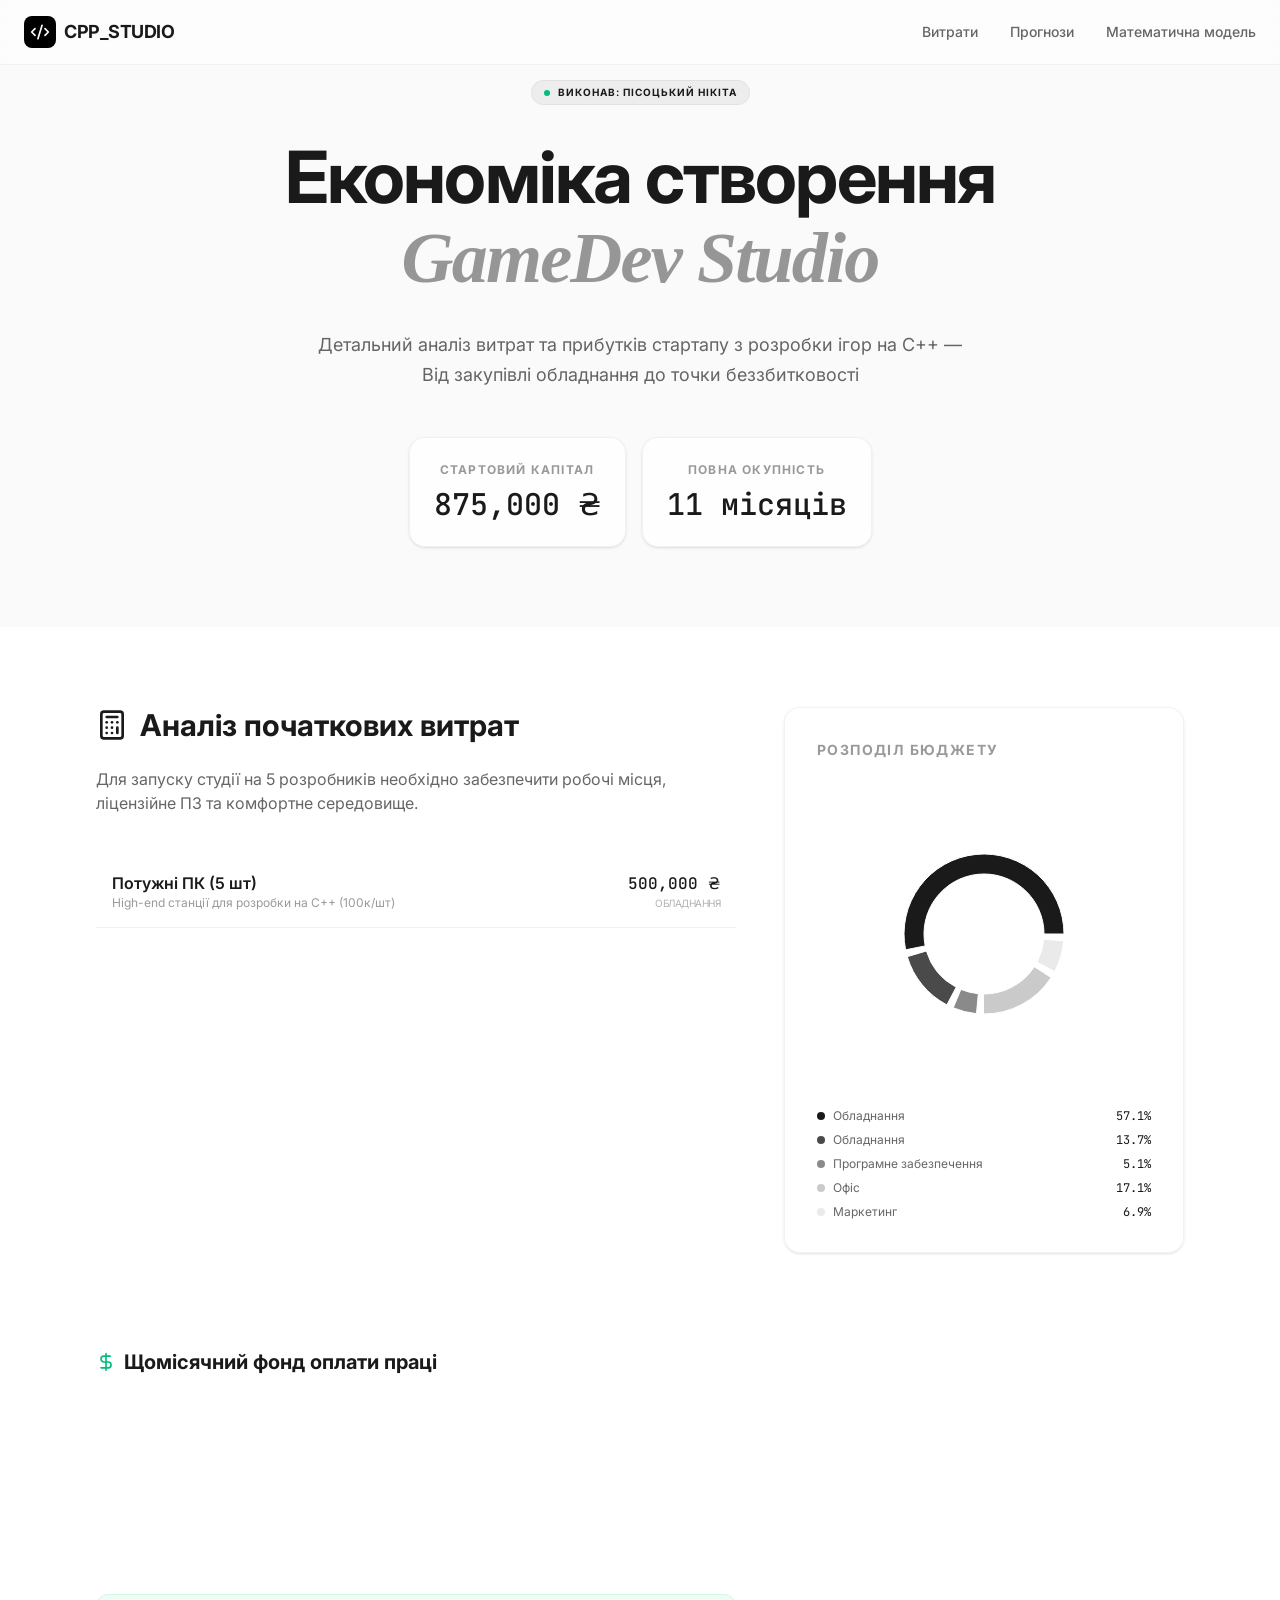
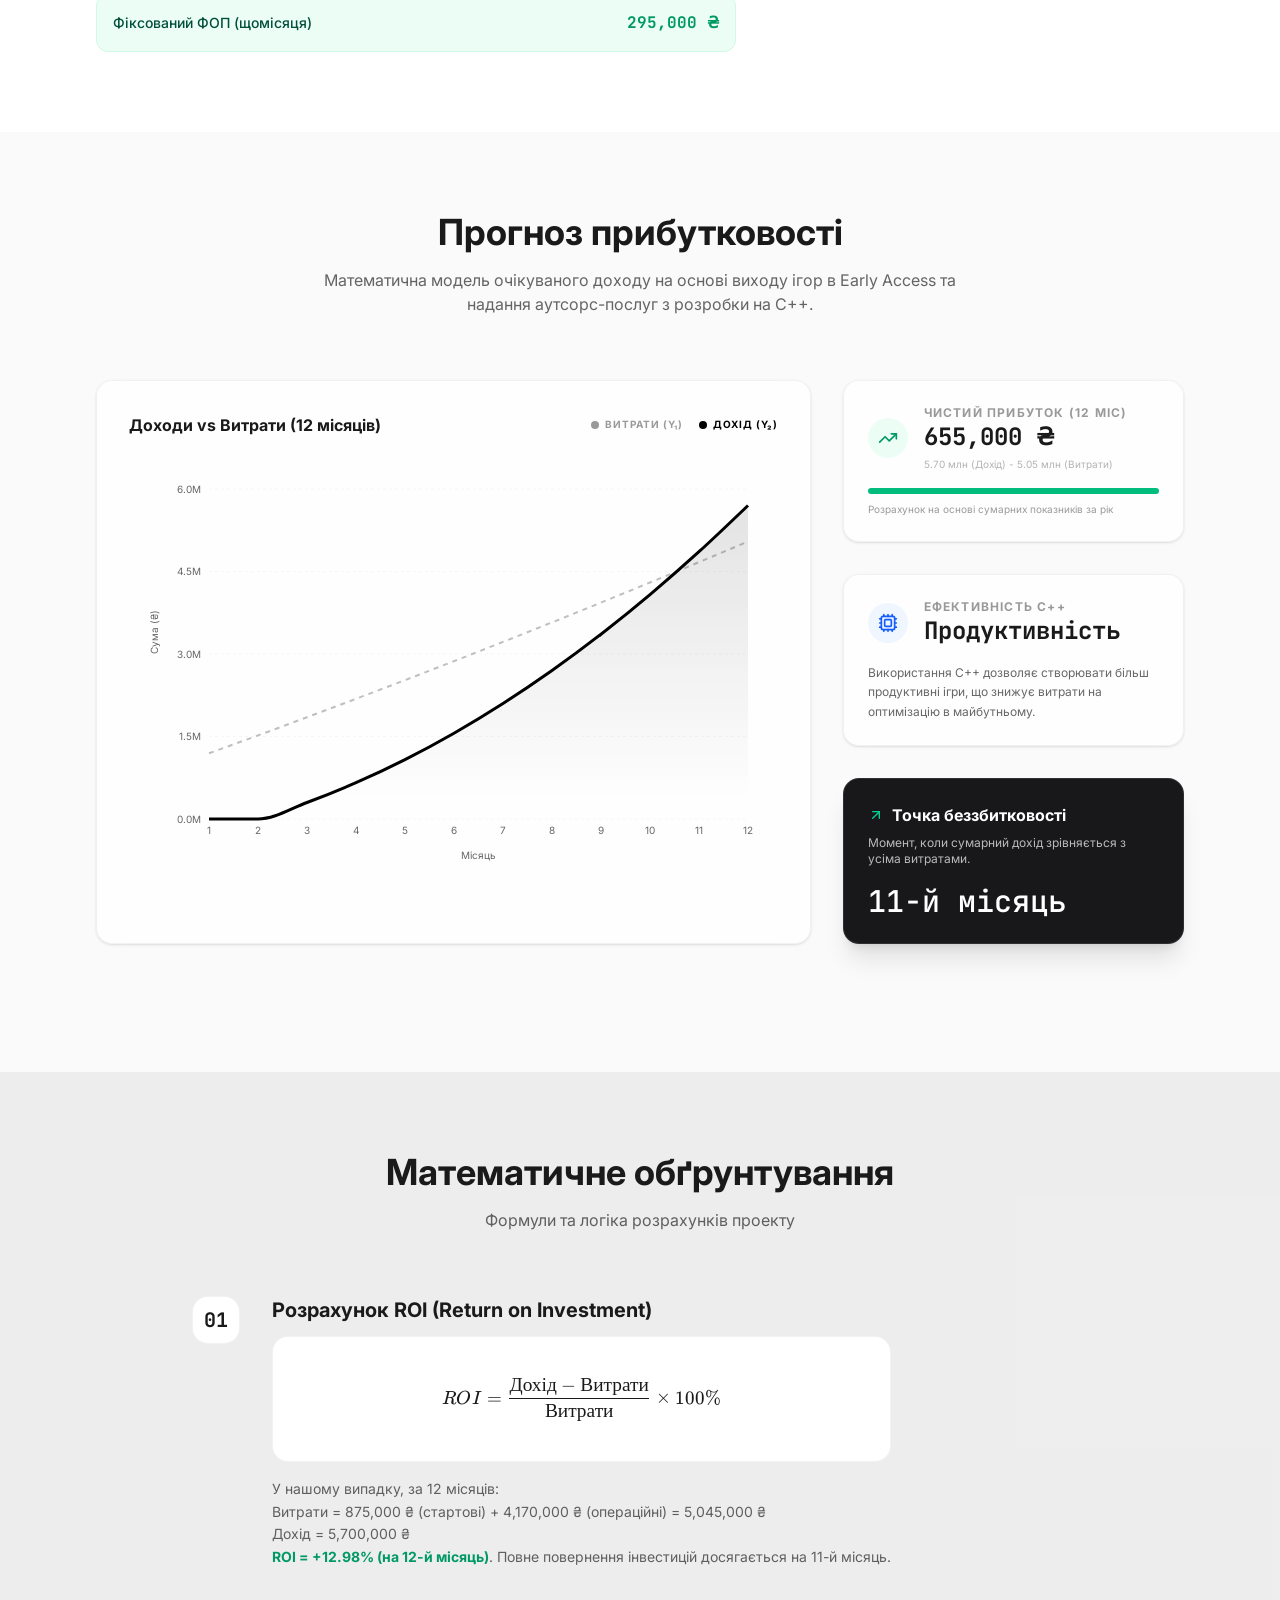
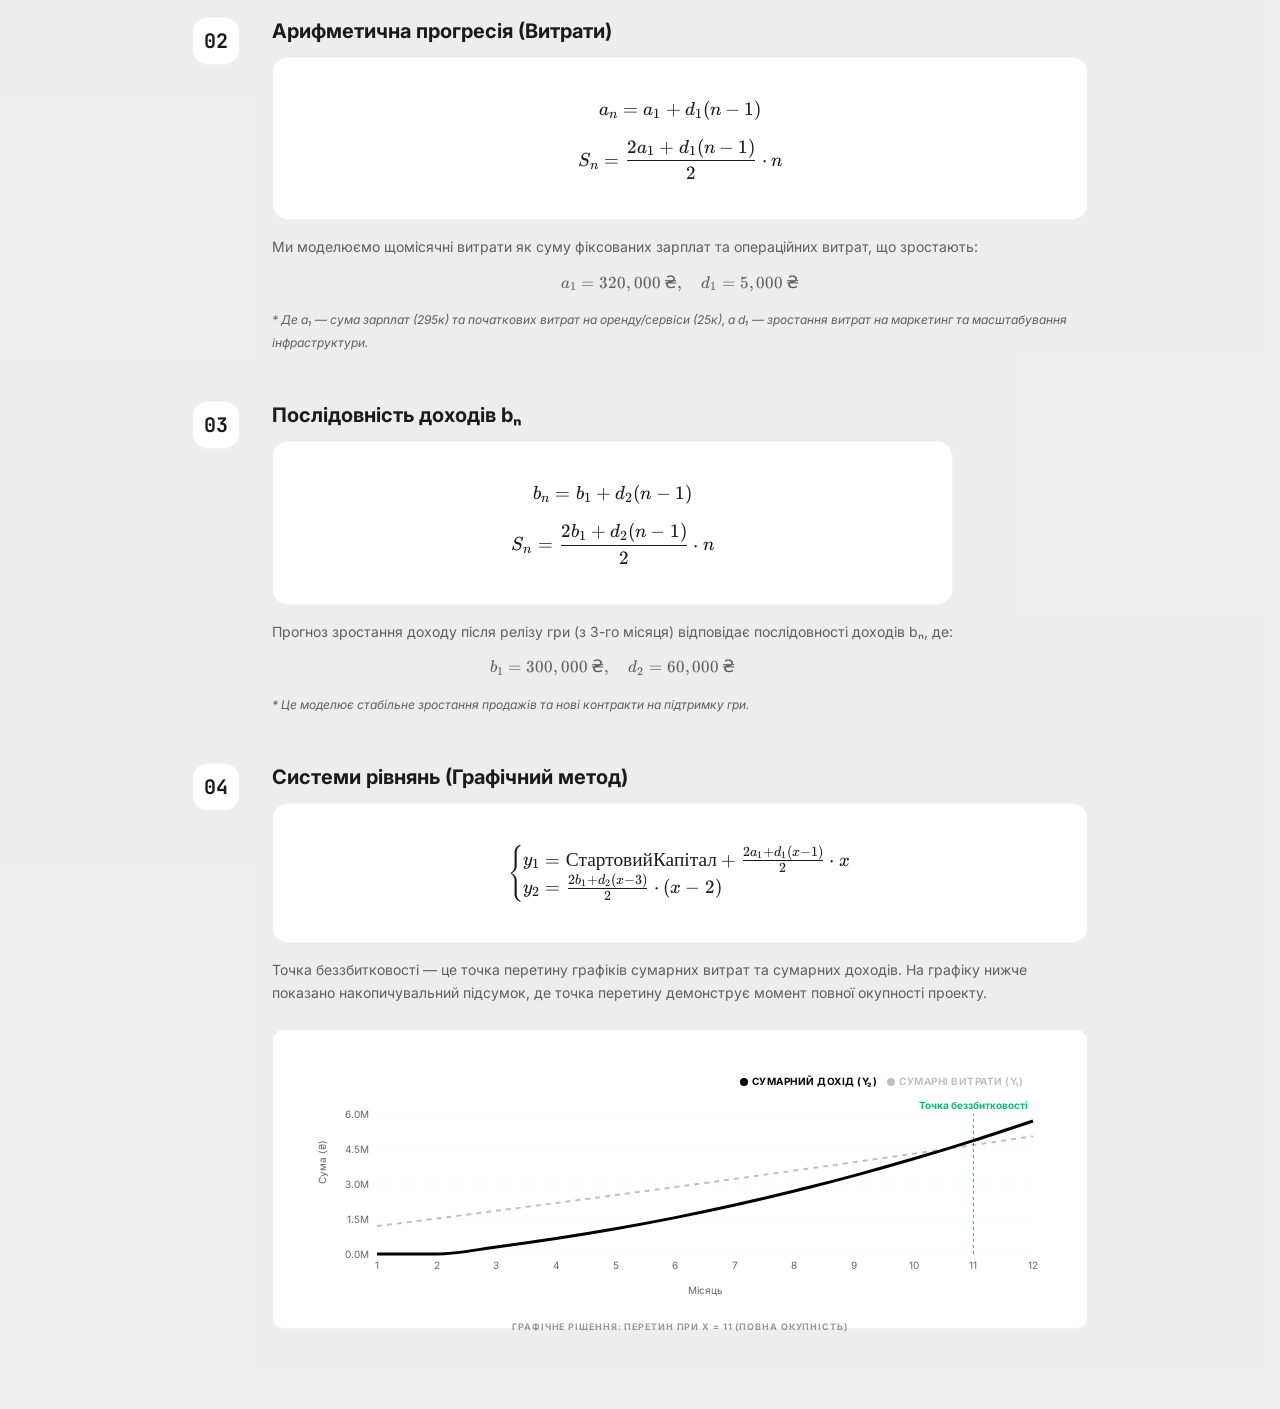
==== commit ab640333: "ADD SALARIES" ====
--- a/site/index.html
+++ b/site/index.html
@@ -4,8 +4,8 @@
     <meta charset="UTF-8" />
     <meta name="viewport" content="width=device-width, initial-scale=1.0" />
     <title>CppStudio | Math Project</title>
-    <script type="module" crossorigin src="./assets/index-Dp-sWYsJ.js"></script>
-    <link rel="stylesheet" crossorigin href="./assets/index-Bof_gqJL.css">
+    <script type="module" crossorigin src="./assets/index-Bos64Ub0.js"></script>
+    <link rel="stylesheet" crossorigin href="./assets/index-VuOb-CQ6.css">
   </head>
   <body>
     <div id="root"></div>
--- a/site/assets/index-VuOb-CQ6.css
+++ b/site/assets/index-VuOb-CQ6.css
@@ -0,0 +1 @@
+@import"https://fonts.googleapis.com/css2?family=Inter:wght@300;400;500;600;700&family=JetBrains+Mono:wght@400;500&display=swap";@font-face{font-display:block;font-family:KaTeX_AMS;font-style:normal;font-weight:400;src:url(./KaTeX_AMS-Regular-BQhdFMY1.woff2) format("woff2"),url(./KaTeX_AMS-Regular-DMm9YOAa.woff) format("woff"),url(./KaTeX_AMS-Regular-DRggAlZN.ttf) format("truetype")}@font-face{font-display:block;font-family:KaTeX_Caligraphic;font-style:normal;font-weight:700;src:url(./KaTeX_Caligraphic-Bold-Dq_IR9rO.woff2) format("woff2"),url(./KaTeX_Caligraphic-Bold-BEiXGLvX.woff) format("woff"),url(./KaTeX_Caligraphic-Bold-ATXxdsX0.ttf) format("truetype")}@font-face{font-display:block;font-family:KaTeX_Caligraphic;font-style:normal;font-weight:400;src:url(./KaTeX_Caligraphic-Regular-Di6jR-x-.woff2) format("woff2"),url(./KaTeX_Caligraphic-Regular-CTRA-rTL.woff) format("woff"),url(./KaTeX_Caligraphic-Regular-wX97UBjC.ttf) format("truetype")}@font-face{font-display:block;font-family:KaTeX_Fraktur;font-style:normal;font-weight:700;src:url(./KaTeX_Fraktur-Bold-CL6g_b3V.woff2) format("woff2"),url(./KaTeX_Fraktur-Bold-BsDP51OF.woff) format("woff"),url(./KaTeX_Fraktur-Bold-BdnERNNW.ttf) format("truetype")}@font-face{font-display:block;font-family:KaTeX_Fraktur;font-style:normal;font-weight:400;src:url(./KaTeX_Fraktur-Regular-CTYiF6lA.woff2) format("woff2"),url(./KaTeX_Fraktur-Regular-Dxdc4cR9.woff) format("woff"),url(./KaTeX_Fraktur-Regular-CB_wures.ttf) format("truetype")}@font-face{font-display:block;font-family:KaTeX_Main;font-style:normal;font-weight:700;src:url(./KaTeX_Main-Bold-Cx986IdX.woff2) format("woff2"),url(./KaTeX_Main-Bold-Jm3AIy58.woff) format("woff"),url(./KaTeX_Main-Bold-waoOVXN0.ttf) format("truetype")}@font-face{font-display:block;font-family:KaTeX_Main;font-style:italic;font-weight:700;src:url(./KaTeX_Main-BoldItalic-DxDJ3AOS.woff2) format("woff2"),url(./KaTeX_Main-BoldItalic-SpSLRI95.woff) format("woff"),url(./KaTeX_Main-BoldItalic-DzxPMmG6.ttf) format("truetype")}@font-face{font-display:block;font-family:KaTeX_Main;font-style:italic;font-weight:400;src:url(./KaTeX_Main-Italic-NWA7e6Wa.woff2) format("woff2"),url(./KaTeX_Main-Italic-BMLOBm91.woff) format("woff"),url(./KaTeX_Main-Italic-3WenGoN9.ttf) format("truetype")}@font-face{font-display:block;font-family:KaTeX_Main;font-style:normal;font-weight:400;src:url(./KaTeX_Main-Regular-B22Nviop.woff2) format("woff2"),url(./KaTeX_Main-Regular-Dr94JaBh.woff) format("woff"),url(./KaTeX_Main-Regular-ypZvNtVU.ttf) format("truetype")}@font-face{font-display:block;font-family:KaTeX_Math;font-style:italic;font-weight:700;src:url(./KaTeX_Math-BoldItalic-CZnvNsCZ.woff2) format("woff2"),url(./KaTeX_Math-BoldItalic-iY-2wyZ7.woff) format("woff"),url(./KaTeX_Math-BoldItalic-B3XSjfu4.ttf) format("truetype")}@font-face{font-display:block;font-family:KaTeX_Math;font-style:italic;font-weight:400;src:url(./KaTeX_Math-Italic-t53AETM-.woff2) format("woff2"),url(./KaTeX_Math-Italic-DA0__PXp.woff) format("woff"),url(./KaTeX_Math-Italic-flOr_0UB.ttf) format("truetype")}@font-face{font-display:block;font-family:KaTeX_SansSerif;font-style:normal;font-weight:700;src:url(./KaTeX_SansSerif-Bold-D1sUS0GD.woff2) format("woff2"),url(./KaTeX_SansSerif-Bold-DbIhKOiC.woff) format("woff"),url(./KaTeX_SansSerif-Bold-CFMepnvq.ttf) format("truetype")}@font-face{font-display:block;font-family:KaTeX_SansSerif;font-style:italic;font-weight:400;src:url(./KaTeX_SansSerif-Italic-C3H0VqGB.woff2) format("woff2"),url(./KaTeX_SansSerif-Italic-DN2j7dab.woff) format("woff"),url(./KaTeX_SansSerif-Italic-YYjJ1zSn.ttf) format("truetype")}@font-face{font-display:block;font-family:KaTeX_SansSerif;font-style:normal;font-weight:400;src:url(./KaTeX_SansSerif-Regular-DDBCnlJ7.woff2) format("woff2"),url(./KaTeX_SansSerif-Regular-CS6fqUqJ.woff) format("woff"),url(./KaTeX_SansSerif-Regular-BNo7hRIc.ttf) format("truetype")}@font-face{font-display:block;font-family:KaTeX_Script;font-style:normal;font-weight:400;src:url(./KaTeX_Script-Regular-D3wIWfF6.woff2) format("woff2"),url(./KaTeX_Script-Regular-D5yQViql.woff) format("woff"),url(./KaTeX_Script-Regular-C5JkGWo-.ttf) format("truetype")}@font-face{font-display:block;font-family:KaTeX_Size1;font-style:normal;font-weight:400;src:url(./KaTeX_Size1-Regular-mCD8mA8B.woff2) format("woff2"),url(./KaTeX_Size1-Regular-C195tn64.woff) format("woff"),url(./KaTeX_Size1-Regular-Dbsnue_I.ttf) format("truetype")}@font-face{font-display:block;font-family:KaTeX_Size2;font-style:normal;font-weight:400;src:url(./KaTeX_Size2-Regular-Dy4dx90m.woff2) format("woff2"),url(./KaTeX_Size2-Regular-oD1tc_U0.woff) format("woff"),url(./KaTeX_Size2-Regular-B7gKUWhC.ttf) format("truetype")}@font-face{font-display:block;font-family:KaTeX_Size3;font-style:normal;font-weight:400;src:url([data-uri]) format("woff2"),url(./KaTeX_Size3-Regular-CTq5MqoE.woff) format("woff"),url(./KaTeX_Size3-Regular-DgpXs0kz.ttf) format("truetype")}@font-face{font-display:block;font-family:KaTeX_Size4;font-style:normal;font-weight:400;src:url(./KaTeX_Size4-Regular-Dl5lxZxV.woff2) format("woff2"),url(./KaTeX_Size4-Regular-BF-4gkZK.woff) format("woff"),url(./KaTeX_Size4-Regular-DWFBv043.ttf) format("truetype")}@font-face{font-display:block;font-family:KaTeX_Typewriter;font-style:normal;font-weight:400;src:url(./KaTeX_Typewriter-Regular-CO6r4hn1.woff2) format("woff2"),url(./KaTeX_Typewriter-Regular-C0xS9mPB.woff) format("woff"),url(./KaTeX_Typewriter-Regular-D3Ib7_Hf.ttf) format("truetype")}.katex{font: 1.21em KaTeX_Main,Times New Roman,serif;line-height:1.2;position:relative;text-indent:0;text-rendering:auto}.katex *{-ms-high-contrast-adjust:none!important;border-color:currentColor}.katex .katex-version:after{content:"0.16.40"}.katex .katex-mathml{clip:rect(1px,1px,1px,1px);border:0;height:1px;overflow:hidden;padding:0;position:absolute;width:1px}.katex .katex-html>.newline{display:block}.katex .base{position:relative;white-space:nowrap;width:-webkit-min-content;width:-moz-min-content;width:min-content}.katex .base,.katex .strut{display:inline-block}.katex .textbf{font-weight:700}.katex .textit{font-style:italic}.katex .textrm{font-family:KaTeX_Main}.katex .textsf{font-family:KaTeX_SansSerif}.katex .texttt{font-family:KaTeX_Typewriter}.katex .mathnormal{font-family:KaTeX_Math;font-style:italic}.katex .mathit{font-family:KaTeX_Main;font-style:italic}.katex .mathrm{font-style:normal}.katex .mathbf{font-family:KaTeX_Main;font-weight:700}.katex .boldsymbol{font-family:KaTeX_Math;font-style:italic;font-weight:700}.katex .amsrm,.katex .mathbb,.katex .textbb{font-family:KaTeX_AMS}.katex .mathcal{font-family:KaTeX_Caligraphic}.katex .mathfrak,.katex .textfrak{font-family:KaTeX_Fraktur}.katex .mathboldfrak,.katex .textboldfrak{font-family:KaTeX_Fraktur;font-weight:700}.katex .mathtt{font-family:KaTeX_Typewriter}.katex .mathscr,.katex .textscr{font-family:KaTeX_Script}.katex .mathsf,.katex .textsf{font-family:KaTeX_SansSerif}.katex .mathboldsf,.katex .textboldsf{font-family:KaTeX_SansSerif;font-weight:700}.katex .mathitsf,.katex .mathsfit,.katex .textitsf{font-family:KaTeX_SansSerif;font-style:italic}.katex .mainrm{font-family:KaTeX_Main;font-style:normal}.katex .vlist-t{border-collapse:collapse;display:inline-table;table-layout:fixed}.katex .vlist-r{display:table-row}.katex .vlist{display:table-cell;position:relative;vertical-align:bottom}.katex .vlist>span{display:block;height:0;position:relative}.katex .vlist>span>span{display:inline-block}.katex .vlist>span>.pstrut{overflow:hidden;width:0}.katex .vlist-t2{margin-right:-2px}.katex .vlist-s{display:table-cell;font-size:1px;min-width:2px;vertical-align:bottom;width:2px}.katex .vbox{align-items:baseline;display:inline-flex;flex-direction:column}.katex .hbox{width:100%}.katex .hbox,.katex .thinbox{display:inline-flex;flex-direction:row}.katex .thinbox{max-width:0;width:0}.katex .msupsub{text-align:left}.katex .mfrac>span>span{text-align:center}.katex .mfrac .frac-line{border-bottom-style:solid;display:inline-block;width:100%}.katex .hdashline,.katex .hline,.katex .mfrac .frac-line,.katex .overline .overline-line,.katex .rule,.katex .underline .underline-line{min-height:1px}.katex .mspace{display:inline-block}.katex .smash{display:inline;line-height:0}.katex .clap,.katex .llap,.katex .rlap{position:relative;width:0}.katex .clap>.inner,.katex .llap>.inner,.katex .rlap>.inner{position:absolute}.katex .clap>.fix,.katex .llap>.fix,.katex .rlap>.fix{display:inline-block}.katex .llap>.inner{right:0}.katex .clap>.inner,.katex .rlap>.inner{left:0}.katex .clap>.inner>span{margin-left:-50%;margin-right:50%}.katex .rule{border:0 solid;display:inline-block;position:relative}.katex .hline,.katex .overline .overline-line,.katex .underline .underline-line{border-bottom-style:solid;display:inline-block;width:100%}.katex .hdashline{border-bottom-style:dashed;display:inline-block;width:100%}.katex .sqrt>.root{margin-left:.2777777778em;margin-right:-.5555555556em}.katex .fontsize-ensurer.reset-size1.size1,.katex .sizing.reset-size1.size1{font-size:1em}.katex .fontsize-ensurer.reset-size1.size2,.katex .sizing.reset-size1.size2{font-size:1.2em}.katex .fontsize-ensurer.reset-size1.size3,.katex .sizing.reset-size1.size3{font-size:1.4em}.katex .fontsize-ensurer.reset-size1.size4,.katex .sizing.reset-size1.size4{font-size:1.6em}.katex .fontsize-ensurer.reset-size1.size5,.katex .sizing.reset-size1.size5{font-size:1.8em}.katex .fontsize-ensurer.reset-size1.size6,.katex .sizing.reset-size1.size6{font-size:2em}.katex .fontsize-ensurer.reset-size1.size7,.katex .sizing.reset-size1.size7{font-size:2.4em}.katex .fontsize-ensurer.reset-size1.size8,.katex .sizing.reset-size1.size8{font-size:2.88em}.katex .fontsize-ensurer.reset-size1.size9,.katex .sizing.reset-size1.size9{font-size:3.456em}.katex .fontsize-ensurer.reset-size1.size10,.katex .sizing.reset-size1.size10{font-size:4.148em}.katex .fontsize-ensurer.reset-size1.size11,.katex .sizing.reset-size1.size11{font-size:4.976em}.katex .fontsize-ensurer.reset-size2.size1,.katex .sizing.reset-size2.size1{font-size:.8333333333em}.katex .fontsize-ensurer.reset-size2.size2,.katex .sizing.reset-size2.size2{font-size:1em}.katex .fontsize-ensurer.reset-size2.size3,.katex .sizing.reset-size2.size3{font-size:1.1666666667em}.katex .fontsize-ensurer.reset-size2.size4,.katex .sizing.reset-size2.size4{font-size:1.3333333333em}.katex .fontsize-ensurer.reset-size2.size5,.katex .sizing.reset-size2.size5{font-size:1.5em}.katex .fontsize-ensurer.reset-size2.size6,.katex .sizing.reset-size2.size6{font-size:1.6666666667em}.katex .fontsize-ensurer.reset-size2.size7,.katex .sizing.reset-size2.size7{font-size:2em}.katex .fontsize-ensurer.reset-size2.size8,.katex .sizing.reset-size2.size8{font-size:2.4em}.katex .fontsize-ensurer.reset-size2.size9,.katex .sizing.reset-size2.size9{font-size:2.88em}.katex .fontsize-ensurer.reset-size2.size10,.katex .sizing.reset-size2.size10{font-size:3.4566666667em}.katex .fontsize-ensurer.reset-size2.size11,.katex .sizing.reset-size2.size11{font-size:4.1466666667em}.katex .fontsize-ensurer.reset-size3.size1,.katex .sizing.reset-size3.size1{font-size:.7142857143em}.katex .fontsize-ensurer.reset-size3.size2,.katex .sizing.reset-size3.size2{font-size:.8571428571em}.katex .fontsize-ensurer.reset-size3.size3,.katex .sizing.reset-size3.size3{font-size:1em}.katex .fontsize-ensurer.reset-size3.size4,.katex .sizing.reset-size3.size4{font-size:1.1428571429em}.katex .fontsize-ensurer.reset-size3.size5,.katex .sizing.reset-size3.size5{font-size:1.2857142857em}.katex .fontsize-ensurer.reset-size3.size6,.katex .sizing.reset-size3.size6{font-size:1.4285714286em}.katex .fontsize-ensurer.reset-size3.size7,.katex .sizing.reset-size3.size7{font-size:1.7142857143em}.katex .fontsize-ensurer.reset-size3.size8,.katex .sizing.reset-size3.size8{font-size:2.0571428571em}.katex .fontsize-ensurer.reset-size3.size9,.katex .sizing.reset-size3.size9{font-size:2.4685714286em}.katex .fontsize-ensurer.reset-size3.size10,.katex .sizing.reset-size3.size10{font-size:2.9628571429em}.katex .fontsize-ensurer.reset-size3.size11,.katex .sizing.reset-size3.size11{font-size:3.5542857143em}.katex .fontsize-ensurer.reset-size4.size1,.katex .sizing.reset-size4.size1{font-size:.625em}.katex .fontsize-ensurer.reset-size4.size2,.katex .sizing.reset-size4.size2{font-size:.75em}.katex .fontsize-ensurer.reset-size4.size3,.katex .sizing.reset-size4.size3{font-size:.875em}.katex .fontsize-ensurer.reset-size4.size4,.katex .sizing.reset-size4.size4{font-size:1em}.katex .fontsize-ensurer.reset-size4.size5,.katex .sizing.reset-size4.size5{font-size:1.125em}.katex .fontsize-ensurer.reset-size4.size6,.katex .sizing.reset-size4.size6{font-size:1.25em}.katex .fontsize-ensurer.reset-size4.size7,.katex .sizing.reset-size4.size7{font-size:1.5em}.katex .fontsize-ensurer.reset-size4.size8,.katex .sizing.reset-size4.size8{font-size:1.8em}.katex .fontsize-ensurer.reset-size4.size9,.katex .sizing.reset-size4.size9{font-size:2.16em}.katex .fontsize-ensurer.reset-size4.size10,.katex .sizing.reset-size4.size10{font-size:2.5925em}.katex .fontsize-ensurer.reset-size4.size11,.katex .sizing.reset-size4.size11{font-size:3.11em}.katex .fontsize-ensurer.reset-size5.size1,.katex .sizing.reset-size5.size1{font-size:.5555555556em}.katex .fontsize-ensurer.reset-size5.size2,.katex .sizing.reset-size5.size2{font-size:.6666666667em}.katex .fontsize-ensurer.reset-size5.size3,.katex .sizing.reset-size5.size3{font-size:.7777777778em}.katex .fontsize-ensurer.reset-size5.size4,.katex .sizing.reset-size5.size4{font-size:.8888888889em}.katex .fontsize-ensurer.reset-size5.size5,.katex .sizing.reset-size5.size5{font-size:1em}.katex .fontsize-ensurer.reset-size5.size6,.katex .sizing.reset-size5.size6{font-size:1.1111111111em}.katex .fontsize-ensurer.reset-size5.size7,.katex .sizing.reset-size5.size7{font-size:1.3333333333em}.katex .fontsize-ensurer.reset-size5.size8,.katex .sizing.reset-size5.size8{font-size:1.6em}.katex .fontsize-ensurer.reset-size5.size9,.katex .sizing.reset-size5.size9{font-size:1.92em}.katex .fontsize-ensurer.reset-size5.size10,.katex .sizing.reset-size5.size10{font-size:2.3044444444em}.katex .fontsize-ensurer.reset-size5.size11,.katex .sizing.reset-size5.size11{font-size:2.7644444444em}.katex .fontsize-ensurer.reset-size6.size1,.katex .sizing.reset-size6.size1{font-size:.5em}.katex .fontsize-ensurer.reset-size6.size2,.katex .sizing.reset-size6.size2{font-size:.6em}.katex .fontsize-ensurer.reset-size6.size3,.katex .sizing.reset-size6.size3{font-size:.7em}.katex .fontsize-ensurer.reset-size6.size4,.katex .sizing.reset-size6.size4{font-size:.8em}.katex .fontsize-ensurer.reset-size6.size5,.katex .sizing.reset-size6.size5{font-size:.9em}.katex .fontsize-ensurer.reset-size6.size6,.katex .sizing.reset-size6.size6{font-size:1em}.katex .fontsize-ensurer.reset-size6.size7,.katex .sizing.reset-size6.size7{font-size:1.2em}.katex .fontsize-ensurer.reset-size6.size8,.katex .sizing.reset-size6.size8{font-size:1.44em}.katex .fontsize-ensurer.reset-size6.size9,.katex .sizing.reset-size6.size9{font-size:1.728em}.katex .fontsize-ensurer.reset-size6.size10,.katex .sizing.reset-size6.size10{font-size:2.074em}.katex .fontsize-ensurer.reset-size6.size11,.katex .sizing.reset-size6.size11{font-size:2.488em}.katex .fontsize-ensurer.reset-size7.size1,.katex .sizing.reset-size7.size1{font-size:.4166666667em}.katex .fontsize-ensurer.reset-size7.size2,.katex .sizing.reset-size7.size2{font-size:.5em}.katex .fontsize-ensurer.reset-size7.size3,.katex .sizing.reset-size7.size3{font-size:.5833333333em}.katex .fontsize-ensurer.reset-size7.size4,.katex .sizing.reset-size7.size4{font-size:.6666666667em}.katex .fontsize-ensurer.reset-size7.size5,.katex .sizing.reset-size7.size5{font-size:.75em}.katex .fontsize-ensurer.reset-size7.size6,.katex .sizing.reset-size7.size6{font-size:.8333333333em}.katex .fontsize-ensurer.reset-size7.size7,.katex .sizing.reset-size7.size7{font-size:1em}.katex .fontsize-ensurer.reset-size7.size8,.katex .sizing.reset-size7.size8{font-size:1.2em}.katex .fontsize-ensurer.reset-size7.size9,.katex .sizing.reset-size7.size9{font-size:1.44em}.katex .fontsize-ensurer.reset-size7.size10,.katex .sizing.reset-size7.size10{font-size:1.7283333333em}.katex .fontsize-ensurer.reset-size7.size11,.katex .sizing.reset-size7.size11{font-size:2.0733333333em}.katex .fontsize-ensurer.reset-size8.size1,.katex .sizing.reset-size8.size1{font-size:.3472222222em}.katex .fontsize-ensurer.reset-size8.size2,.katex .sizing.reset-size8.size2{font-size:.4166666667em}.katex .fontsize-ensurer.reset-size8.size3,.katex .sizing.reset-size8.size3{font-size:.4861111111em}.katex .fontsize-ensurer.reset-size8.size4,.katex .sizing.reset-size8.size4{font-size:.5555555556em}.katex .fontsize-ensurer.reset-size8.size5,.katex .sizing.reset-size8.size5{font-size:.625em}.katex .fontsize-ensurer.reset-size8.size6,.katex .sizing.reset-size8.size6{font-size:.6944444444em}.katex .fontsize-ensurer.reset-size8.size7,.katex .sizing.reset-size8.size7{font-size:.8333333333em}.katex .fontsize-ensurer.reset-size8.size8,.katex .sizing.reset-size8.size8{font-size:1em}.katex .fontsize-ensurer.reset-size8.size9,.katex .sizing.reset-size8.size9{font-size:1.2em}.katex .fontsize-ensurer.reset-size8.size10,.katex .sizing.reset-size8.size10{font-size:1.4402777778em}.katex .fontsize-ensurer.reset-size8.size11,.katex .sizing.reset-size8.size11{font-size:1.7277777778em}.katex .fontsize-ensurer.reset-size9.size1,.katex .sizing.reset-size9.size1{font-size:.2893518519em}.katex .fontsize-ensurer.reset-size9.size2,.katex .sizing.reset-size9.size2{font-size:.3472222222em}.katex .fontsize-ensurer.reset-size9.size3,.katex .sizing.reset-size9.size3{font-size:.4050925926em}.katex .fontsize-ensurer.reset-size9.size4,.katex .sizing.reset-size9.size4{font-size:.462962963em}.katex .fontsize-ensurer.reset-size9.size5,.katex .sizing.reset-size9.size5{font-size:.5208333333em}.katex .fontsize-ensurer.reset-size9.size6,.katex .sizing.reset-size9.size6{font-size:.5787037037em}.katex .fontsize-ensurer.reset-size9.size7,.katex .sizing.reset-size9.size7{font-size:.6944444444em}.katex .fontsize-ensurer.reset-size9.size8,.katex .sizing.reset-size9.size8{font-size:.8333333333em}.katex .fontsize-ensurer.reset-size9.size9,.katex .sizing.reset-size9.size9{font-size:1em}.katex .fontsize-ensurer.reset-size9.size10,.katex .sizing.reset-size9.size10{font-size:1.2002314815em}.katex .fontsize-ensurer.reset-size9.size11,.katex .sizing.reset-size9.size11{font-size:1.4398148148em}.katex .fontsize-ensurer.reset-size10.size1,.katex .sizing.reset-size10.size1{font-size:.2410800386em}.katex .fontsize-ensurer.reset-size10.size2,.katex .sizing.reset-size10.size2{font-size:.2892960463em}.katex .fontsize-ensurer.reset-size10.size3,.katex .sizing.reset-size10.size3{font-size:.337512054em}.katex .fontsize-ensurer.reset-size10.size4,.katex .sizing.reset-size10.size4{font-size:.3857280617em}.katex .fontsize-ensurer.reset-size10.size5,.katex .sizing.reset-size10.size5{font-size:.4339440694em}.katex .fontsize-ensurer.reset-size10.size6,.katex .sizing.reset-size10.size6{font-size:.4821600771em}.katex .fontsize-ensurer.reset-size10.size7,.katex .sizing.reset-size10.size7{font-size:.5785920926em}.katex .fontsize-ensurer.reset-size10.size8,.katex .sizing.reset-size10.size8{font-size:.6943105111em}.katex .fontsize-ensurer.reset-size10.size9,.katex .sizing.reset-size10.size9{font-size:.8331726133em}.katex .fontsize-ensurer.reset-size10.size10,.katex .sizing.reset-size10.size10{font-size:1em}.katex .fontsize-ensurer.reset-size10.size11,.katex .sizing.reset-size10.size11{font-size:1.1996142719em}.katex .fontsize-ensurer.reset-size11.size1,.katex .sizing.reset-size11.size1{font-size:.2009646302em}.katex .fontsize-ensurer.reset-size11.size2,.katex .sizing.reset-size11.size2{font-size:.2411575563em}.katex .fontsize-ensurer.reset-size11.size3,.katex .sizing.reset-size11.size3{font-size:.2813504823em}.katex .fontsize-ensurer.reset-size11.size4,.katex .sizing.reset-size11.size4{font-size:.3215434084em}.katex .fontsize-ensurer.reset-size11.size5,.katex .sizing.reset-size11.size5{font-size:.3617363344em}.katex .fontsize-ensurer.reset-size11.size6,.katex .sizing.reset-size11.size6{font-size:.4019292605em}.katex .fontsize-ensurer.reset-size11.size7,.katex .sizing.reset-size11.size7{font-size:.4823151125em}.katex .fontsize-ensurer.reset-size11.size8,.katex .sizing.reset-size11.size8{font-size:.578778135em}.katex .fontsize-ensurer.reset-size11.size9,.katex .sizing.reset-size11.size9{font-size:.6945337621em}.katex .fontsize-ensurer.reset-size11.size10,.katex .sizing.reset-size11.size10{font-size:.8336012862em}.katex .fontsize-ensurer.reset-size11.size11,.katex .sizing.reset-size11.size11{font-size:1em}.katex .delimsizing.size1{font-family:KaTeX_Size1}.katex .delimsizing.size2{font-family:KaTeX_Size2}.katex .delimsizing.size3{font-family:KaTeX_Size3}.katex .delimsizing.size4{font-family:KaTeX_Size4}.katex .delimsizing.mult .delim-size1>span{font-family:KaTeX_Size1}.katex .delimsizing.mult .delim-size4>span{font-family:KaTeX_Size4}.katex .nulldelimiter{display:inline-block;width:.12em}.katex .delimcenter,.katex .op-symbol{position:relative}.katex .op-symbol.small-op{font-family:KaTeX_Size1}.katex .op-symbol.large-op{font-family:KaTeX_Size2}.katex .accent>.vlist-t,.katex .op-limits>.vlist-t{text-align:center}.katex .accent .accent-body{position:relative}.katex .accent .accent-body:not(.accent-full){width:0}.katex .overlay{display:block}.katex .mtable .vertical-separator{display:inline-block;min-width:1px}.katex .mtable .arraycolsep{display:inline-block}.katex .mtable .col-align-c>.vlist-t{text-align:center}.katex .mtable .col-align-l>.vlist-t{text-align:left}.katex .mtable .col-align-r>.vlist-t{text-align:right}.katex .svg-align{text-align:left}.katex svg{fill:currentColor;stroke:currentColor;display:block;height:inherit;position:absolute;width:100%}.katex svg path{stroke:none}.katex svg{fill-rule:nonzero;fill-opacity:1;stroke-width:1;stroke-linecap:butt;stroke-linejoin:miter;stroke-miterlimit:4;stroke-dasharray:none;stroke-dashoffset:0;stroke-opacity:1}.katex img{border-style:none;max-height:none;max-width:none;min-height:0;min-width:0}.katex .stretchy{display:block;overflow:hidden;position:relative;width:100%}.katex .stretchy:after,.katex .stretchy:before{content:""}.katex .hide-tail{overflow:hidden;position:relative;width:100%}.katex .halfarrow-left{left:0;overflow:hidden;position:absolute;width:50.2%}.katex .halfarrow-right{overflow:hidden;position:absolute;right:0;width:50.2%}.katex .brace-left{left:0;overflow:hidden;position:absolute;width:25.1%}.katex .brace-center{left:25%;overflow:hidden;position:absolute;width:50%}.katex .brace-right{overflow:hidden;position:absolute;right:0;width:25.1%}.katex .x-arrow-pad{padding:0 .5em}.katex .cd-arrow-pad{padding:0 .55556em 0 .27778em}.katex .mover,.katex .munder,.katex .x-arrow{text-align:center}.katex .boxpad{padding:0 .3em}.katex .fbox,.katex .fcolorbox{border:.04em solid;box-sizing:border-box}.katex .cancel-pad{padding:0 .2em}.katex .cancel-lap{margin-left:-.2em;margin-right:-.2em}.katex .sout{border-bottom-style:solid;border-bottom-width:.08em}.katex .angl{border-right:.049em solid;border-top:.049em solid;box-sizing:border-box;margin-right:.03889em}.katex .anglpad{padding:0 .03889em}.katex .eqn-num:before{content:"(" counter(katexEqnNo) ")";counter-increment:katexEqnNo}.katex .mml-eqn-num:before{content:"(" counter(mmlEqnNo) ")";counter-increment:mmlEqnNo}.katex .mtr-glue{width:50%}.katex .cd-vert-arrow{display:inline-block;position:relative}.katex .cd-label-left{display:inline-block;position:absolute;right:calc(50% + .3em);text-align:left}.katex .cd-label-right{display:inline-block;left:calc(50% + .3em);position:absolute;text-align:right}.katex-display{display:block;margin:1em 0;text-align:center}.katex-display>.katex{display:block;text-align:center;white-space:nowrap}.katex-display>.katex>.katex-html{display:block;position:relative}.katex-display>.katex>.katex-html>.tag{position:absolute;right:0}.katex-display.leqno>.katex>.katex-html>.tag{left:0;right:auto}.katex-display.fleqn>.katex{padding-left:2em;text-align:left}body{counter-reset:katexEqnNo mmlEqnNo}/*! tailwindcss v4.2.1 | MIT License | https://tailwindcss.com */@layer properties{@supports (((-webkit-hyphens:none)) and (not (margin-trim:inline))) or ((-moz-orient:inline) and (not (color:rgb(from red r g b)))){*,:before,:after,::backdrop{--tw-space-y-reverse:0;--tw-border-style:solid;--tw-leading:initial;--tw-font-weight:initial;--tw-tracking:initial;--tw-shadow:0 0 #0000;--tw-shadow-color:initial;--tw-shadow-alpha:100%;--tw-inset-shadow:0 0 #0000;--tw-inset-shadow-color:initial;--tw-inset-shadow-alpha:100%;--tw-ring-color:initial;--tw-ring-shadow:0 0 #0000;--tw-inset-ring-color:initial;--tw-inset-ring-shadow:0 0 #0000;--tw-ring-inset:initial;--tw-ring-offset-width:0px;--tw-ring-offset-color:#fff;--tw-ring-offset-shadow:0 0 #0000;--tw-backdrop-blur:initial;--tw-backdrop-brightness:initial;--tw-backdrop-contrast:initial;--tw-backdrop-grayscale:initial;--tw-backdrop-hue-rotate:initial;--tw-backdrop-invert:initial;--tw-backdrop-opacity:initial;--tw-backdrop-saturate:initial;--tw-backdrop-sepia:initial}}}@layer theme{:root,:host{--font-sans:"Inter", ui-sans-serif, system-ui, sans-serif;--font-serif:ui-serif, Georgia, Cambria, "Times New Roman", Times, serif;--font-mono:"JetBrains Mono", ui-monospace, SFMono-Regular, monospace;--color-emerald-50:oklch(97.9% .021 166.113);--color-emerald-100:oklch(95% .052 163.051);--color-emerald-400:oklch(76.5% .177 163.223);--color-emerald-500:oklch(69.6% .17 162.48);--color-emerald-600:oklch(59.6% .145 163.225);--color-emerald-900:oklch(37.8% .077 168.94);--color-blue-50:oklch(97% .014 254.604);--color-blue-600:oklch(54.6% .245 262.881);--color-zinc-900:oklch(21% .006 285.885);--color-black:#000;--color-white:#fff;--spacing:.25rem;--container-xl:36rem;--container-2xl:42rem;--container-4xl:56rem;--container-7xl:80rem;--text-xs:.75rem;--text-xs--line-height:calc(1 / .75);--text-sm:.875rem;--text-sm--line-height:calc(1.25 / .875);--text-lg:1.125rem;--text-lg--line-height:calc(1.75 / 1.125);--text-xl:1.25rem;--text-xl--line-height:calc(1.75 / 1.25);--text-2xl:1.5rem;--text-2xl--line-height:calc(2 / 1.5);--text-3xl:1.875rem;--text-3xl--line-height: 1.2 ;--text-4xl:2.25rem;--text-4xl--line-height:calc(2.5 / 2.25);--text-5xl:3rem;--text-5xl--line-height:1;--text-7xl:4.5rem;--text-7xl--line-height:1;--font-weight-medium:500;--font-weight-semibold:600;--font-weight-bold:700;--tracking-tighter:-.05em;--tracking-tight:-.025em;--tracking-widest:.1em;--leading-relaxed:1.625;--radius-lg:.5rem;--radius-xl:.75rem;--radius-2xl:1rem;--animate-pulse:pulse 2s cubic-bezier(.4, 0, .6, 1) infinite;--blur-md:12px;--blur-xl:24px;--default-transition-duration:.15s;--default-transition-timing-function:cubic-bezier(.4, 0, .2, 1);--default-font-family:var(--font-sans);--default-mono-font-family:var(--font-mono)}}@layer base{*,:after,:before,::backdrop{box-sizing:border-box;border:0 solid;margin:0;padding:0}::file-selector-button{box-sizing:border-box;border:0 solid;margin:0;padding:0}html,:host{-webkit-text-size-adjust:100%;-moz-tab-size:4;tab-size:4;line-height:1.5;font-family:var(--default-font-family,ui-sans-serif, system-ui, sans-serif, "Apple Color Emoji", "Segoe UI Emoji", "Segoe UI Symbol", "Noto Color Emoji");font-feature-settings:var(--default-font-feature-settings,normal);font-variation-settings:var(--default-font-variation-settings,normal);-webkit-tap-highlight-color:transparent}hr{height:0;color:inherit;border-top-width:1px}abbr:where([title]){-webkit-text-decoration:underline dotted;text-decoration:underline dotted}h1,h2,h3,h4,h5,h6{font-size:inherit;font-weight:inherit}a{color:inherit;-webkit-text-decoration:inherit;text-decoration:inherit}b,strong{font-weight:bolder}code,kbd,samp,pre{font-family:var(--default-mono-font-family,ui-monospace, SFMono-Regular, Menlo, Monaco, Consolas, "Liberation Mono", "Courier New", monospace);font-feature-settings:var(--default-mono-font-feature-settings,normal);font-variation-settings:var(--default-mono-font-variation-settings,normal);font-size:1em}small{font-size:80%}sub,sup{vertical-align:baseline;font-size:75%;line-height:0;position:relative}sub{bottom:-.25em}sup{top:-.5em}table{text-indent:0;border-color:inherit;border-collapse:collapse}:-moz-focusring{outline:auto}progress{vertical-align:baseline}summary{display:list-item}ol,ul,menu{list-style:none}img,svg,video,canvas,audio,iframe,embed,object{vertical-align:middle;display:block}img,video{max-width:100%;height:auto}button,input,select,optgroup,textarea{font:inherit;font-feature-settings:inherit;font-variation-settings:inherit;letter-spacing:inherit;color:inherit;opacity:1;background-color:#0000;border-radius:0}::file-selector-button{font:inherit;font-feature-settings:inherit;font-variation-settings:inherit;letter-spacing:inherit;color:inherit;opacity:1;background-color:#0000;border-radius:0}:where(select:is([multiple],[size])) optgroup{font-weight:bolder}:where(select:is([multiple],[size])) optgroup option{padding-inline-start:20px}::file-selector-button{margin-inline-end:4px}::placeholder{opacity:1}@supports (not ((-webkit-appearance:-apple-pay-button))) or (contain-intrinsic-size:1px){::placeholder{color:currentColor}@supports (color:color-mix(in lab,red,red)){::placeholder{color:color-mix(in oklab,currentcolor 50%,transparent)}}}textarea{resize:vertical}::-webkit-search-decoration{-webkit-appearance:none}::-webkit-date-and-time-value{min-height:1lh;text-align:inherit}::-webkit-datetime-edit{display:inline-flex}::-webkit-datetime-edit-fields-wrapper{padding:0}::-webkit-datetime-edit{padding-block:0}::-webkit-datetime-edit-year-field{padding-block:0}::-webkit-datetime-edit-month-field{padding-block:0}::-webkit-datetime-edit-day-field{padding-block:0}::-webkit-datetime-edit-hour-field{padding-block:0}::-webkit-datetime-edit-minute-field{padding-block:0}::-webkit-datetime-edit-second-field{padding-block:0}::-webkit-datetime-edit-millisecond-field{padding-block:0}::-webkit-datetime-edit-meridiem-field{padding-block:0}::-webkit-calendar-picker-indicator{line-height:1}:-moz-ui-invalid{box-shadow:none}button,input:where([type=button],[type=reset],[type=submit]){-webkit-appearance:button;-moz-appearance:button;appearance:button}::file-selector-button{-webkit-appearance:button;-moz-appearance:button;appearance:button}::-webkit-inner-spin-button{height:auto}::-webkit-outer-spin-button{height:auto}[hidden]:where(:not([hidden=until-found])){display:none!important}body{font-family:var(--font-sans);color:#1a1a1a;-webkit-font-smoothing:antialiased;-moz-osx-font-smoothing:grayscale;background-color:#fafafa}}@layer components;@layer utilities{.fixed{position:fixed}.sticky{position:sticky}.top-0{top:calc(var(--spacing) * 0)}.top-24{top:calc(var(--spacing) * 24)}.z-50{z-index:50}.mx-auto{margin-inline:auto}.mt-1{margin-top:calc(var(--spacing) * 1)}.mt-2{margin-top:calc(var(--spacing) * 2)}.mt-4{margin-top:calc(var(--spacing) * 4)}.mt-6{margin-top:calc(var(--spacing) * 6)}.mt-16{margin-top:calc(var(--spacing) * 16)}.mb-1{margin-bottom:calc(var(--spacing) * 1)}.mb-2{margin-bottom:calc(var(--spacing) * 2)}.mb-3{margin-bottom:calc(var(--spacing) * 3)}.mb-4{margin-bottom:calc(var(--spacing) * 4)}.mb-6{margin-bottom:calc(var(--spacing) * 6)}.mb-8{margin-bottom:calc(var(--spacing) * 8)}.mb-10{margin-bottom:calc(var(--spacing) * 10)}.mb-12{margin-bottom:calc(var(--spacing) * 12)}.mb-16{margin-bottom:calc(var(--spacing) * 16)}.ml-auto{margin-left:auto}.flex{display:flex}.grid{display:grid}.hidden{display:none}.inline-flex{display:inline-flex}.h-1\.5{height:calc(var(--spacing) * 1.5)}.h-2{height:calc(var(--spacing) * 2)}.h-4{height:calc(var(--spacing) * 4)}.h-5{height:calc(var(--spacing) * 5)}.h-8{height:calc(var(--spacing) * 8)}.h-10{height:calc(var(--spacing) * 10)}.h-12{height:calc(var(--spacing) * 12)}.h-16{height:calc(var(--spacing) * 16)}.h-\[300px\]{height:300px}.h-\[400px\]{height:400px}.h-full{height:100%}.min-h-screen{min-height:100vh}.w-1\.5{width:calc(var(--spacing) * 1.5)}.w-2{width:calc(var(--spacing) * 2)}.w-4{width:calc(var(--spacing) * 4)}.w-5{width:calc(var(--spacing) * 5)}.w-8{width:calc(var(--spacing) * 8)}.w-10{width:calc(var(--spacing) * 10)}.w-12{width:calc(var(--spacing) * 12)}.w-full{width:100%}.max-w-2xl{max-width:var(--container-2xl)}.max-w-4xl{max-width:var(--container-4xl)}.max-w-7xl{max-width:var(--container-7xl)}.max-w-xl{max-width:var(--container-xl)}.min-w-\[200px\]{min-width:200px}.flex-1{flex:1}.shrink-0{flex-shrink:0}.animate-pulse{animation:var(--animate-pulse)}.cursor-pointer{cursor:pointer}.grid-cols-1{grid-template-columns:repeat(1,minmax(0,1fr))}.flex-col{flex-direction:column}.flex-wrap{flex-wrap:wrap}.items-center{align-items:center}.items-start{align-items:flex-start}.justify-between{justify-content:space-between}.justify-center{justify-content:center}.gap-1\.5{gap:calc(var(--spacing) * 1.5)}.gap-2{gap:calc(var(--spacing) * 2)}.gap-3{gap:calc(var(--spacing) * 3)}.gap-4{gap:calc(var(--spacing) * 4)}.gap-8{gap:calc(var(--spacing) * 8)}.gap-12{gap:calc(var(--spacing) * 12)}:where(.space-y-2>:not(:last-child)){--tw-space-y-reverse:0;margin-block-start:calc(calc(var(--spacing) * 2) * var(--tw-space-y-reverse));margin-block-end:calc(calc(var(--spacing) * 2) * calc(1 - var(--tw-space-y-reverse)))}:where(.space-y-4>:not(:last-child)){--tw-space-y-reverse:0;margin-block-start:calc(calc(var(--spacing) * 4) * var(--tw-space-y-reverse));margin-block-end:calc(calc(var(--spacing) * 4) * calc(1 - var(--tw-space-y-reverse)))}:where(.space-y-8>:not(:last-child)){--tw-space-y-reverse:0;margin-block-start:calc(calc(var(--spacing) * 8) * var(--tw-space-y-reverse));margin-block-end:calc(calc(var(--spacing) * 8) * calc(1 - var(--tw-space-y-reverse)))}:where(.space-y-12>:not(:last-child)){--tw-space-y-reverse:0;margin-block-start:calc(calc(var(--spacing) * 12) * var(--tw-space-y-reverse));margin-block-end:calc(calc(var(--spacing) * 12) * calc(1 - var(--tw-space-y-reverse)))}.overflow-hidden{overflow:hidden}.overflow-x-auto{overflow-x:auto}.rounded-2xl{border-radius:var(--radius-2xl)}.rounded-full{border-radius:3.40282e38px}.rounded-lg{border-radius:var(--radius-lg)}.rounded-xl{border-radius:var(--radius-xl)}.border{border-style:var(--tw-border-style);border-width:1px}.border-b{border-bottom-style:var(--tw-border-style);border-bottom-width:1px}.border-black\/5{border-color:#0000000d}@supports (color:color-mix(in lab,red,red)){.border-black\/5{border-color:color-mix(in oklab,var(--color-black) 5%,transparent)}}.border-emerald-100{border-color:var(--color-emerald-100)}.border-white\/10{border-color:#ffffff1a}@supports (color:color-mix(in lab,red,red)){.border-white\/10{border-color:color-mix(in oklab,var(--color-white) 10%,transparent)}}.bg-\[\#FAFAFA\]{background-color:#fafafa}.bg-black{background-color:var(--color-black)}.bg-black\/5{background-color:#0000000d}@supports (color:color-mix(in lab,red,red)){.bg-black\/5{background-color:color-mix(in oklab,var(--color-black) 5%,transparent)}}.bg-black\/40{background-color:#0006}@supports (color:color-mix(in lab,red,red)){.bg-black\/40{background-color:color-mix(in oklab,var(--color-black) 40%,transparent)}}.bg-black\/\[0\.01\]{background-color:#00000003}@supports (color:color-mix(in lab,red,red)){.bg-black\/\[0\.01\]{background-color:color-mix(in oklab,var(--color-black) 1%,transparent)}}.bg-blue-50{background-color:var(--color-blue-50)}.bg-emerald-50{background-color:var(--color-emerald-50)}.bg-emerald-500{background-color:var(--color-emerald-500)}.bg-white{background-color:var(--color-white)}.bg-white\/50{background-color:#ffffff80}@supports (color:color-mix(in lab,red,red)){.bg-white\/50{background-color:color-mix(in oklab,var(--color-white) 50%,transparent)}}.bg-zinc-900{background-color:var(--color-zinc-900)}.p-4{padding:calc(var(--spacing) * 4)}.p-6{padding:calc(var(--spacing) * 6)}.p-8{padding:calc(var(--spacing) * 8)}.px-3{padding-inline:calc(var(--spacing) * 3)}.px-6{padding-inline:calc(var(--spacing) * 6)}.py-1{padding-block:calc(var(--spacing) * 1)}.pt-40{padding-top:calc(var(--spacing) * 40)}.text-center{text-align:center}.text-right{text-align:right}.font-mono{font-family:var(--font-mono)}.font-sans{font-family:var(--font-sans)}.font-serif{font-family:var(--font-serif)}.text-2xl{font-size:var(--text-2xl);line-height:var(--tw-leading,var(--text-2xl--line-height))}.text-3xl{font-size:var(--text-3xl);line-height:var(--tw-leading,var(--text-3xl--line-height))}.text-4xl{font-size:var(--text-4xl);line-height:var(--tw-leading,var(--text-4xl--line-height))}.text-5xl{font-size:var(--text-5xl);line-height:var(--tw-leading,var(--text-5xl--line-height))}.text-lg{font-size:var(--text-lg);line-height:var(--tw-leading,var(--text-lg--line-height))}.text-sm{font-size:var(--text-sm);line-height:var(--tw-leading,var(--text-sm--line-height))}.text-xl{font-size:var(--text-xl);line-height:var(--tw-leading,var(--text-xl--line-height))}.text-xs{font-size:var(--text-xs);line-height:var(--tw-leading,var(--text-xs--line-height))}.text-\[9px\]{font-size:9px}.text-\[10px\]{font-size:10px}.leading-\[1\.1\]{--tw-leading:1.1;line-height:1.1}.leading-relaxed{--tw-leading:var(--leading-relaxed);line-height:var(--leading-relaxed)}.font-bold{--tw-font-weight:var(--font-weight-bold);font-weight:var(--font-weight-bold)}.font-medium{--tw-font-weight:var(--font-weight-medium);font-weight:var(--font-weight-medium)}.font-semibold{--tw-font-weight:var(--font-weight-semibold);font-weight:var(--font-weight-semibold)}.tracking-tight{--tw-tracking:var(--tracking-tight);letter-spacing:var(--tracking-tight)}.tracking-tighter{--tw-tracking:var(--tracking-tighter);letter-spacing:var(--tracking-tighter)}.tracking-widest{--tw-tracking:var(--tracking-widest);letter-spacing:var(--tracking-widest)}.text-black{color:var(--color-black)}.text-black\/30{color:#0000004d}@supports (color:color-mix(in lab,red,red)){.text-black\/30{color:color-mix(in oklab,var(--color-black) 30%,transparent)}}.text-black\/40{color:#0006}@supports (color:color-mix(in lab,red,red)){.text-black\/40{color:color-mix(in oklab,var(--color-black) 40%,transparent)}}.text-black\/60{color:#0009}@supports (color:color-mix(in lab,red,red)){.text-black\/60{color:color-mix(in oklab,var(--color-black) 60%,transparent)}}.text-blue-600{color:var(--color-blue-600)}.text-emerald-400{color:var(--color-emerald-400)}.text-emerald-500{color:var(--color-emerald-500)}.text-emerald-600{color:var(--color-emerald-600)}.text-emerald-900{color:var(--color-emerald-900)}.text-white{color:var(--color-white)}.text-white\/70{color:#ffffffb3}@supports (color:color-mix(in lab,red,red)){.text-white\/70{color:color-mix(in oklab,var(--color-white) 70%,transparent)}}.uppercase{text-transform:uppercase}.italic{font-style:italic}.shadow-xl{--tw-shadow:0 20px 25px -5px var(--tw-shadow-color,#0000001a), 0 8px 10px -6px var(--tw-shadow-color,#0000001a);box-shadow:var(--tw-inset-shadow),var(--tw-inset-ring-shadow),var(--tw-ring-offset-shadow),var(--tw-ring-shadow),var(--tw-shadow)}.backdrop-blur-xl{--tw-backdrop-blur:blur(var(--blur-xl));-webkit-backdrop-filter:var(--tw-backdrop-blur,) var(--tw-backdrop-brightness,) var(--tw-backdrop-contrast,) var(--tw-backdrop-grayscale,) var(--tw-backdrop-hue-rotate,) var(--tw-backdrop-invert,) var(--tw-backdrop-opacity,) var(--tw-backdrop-saturate,) var(--tw-backdrop-sepia,);backdrop-filter:var(--tw-backdrop-blur,) var(--tw-backdrop-brightness,) var(--tw-backdrop-contrast,) var(--tw-backdrop-grayscale,) var(--tw-backdrop-hue-rotate,) var(--tw-backdrop-invert,) var(--tw-backdrop-opacity,) var(--tw-backdrop-saturate,) var(--tw-backdrop-sepia,)}.transition{transition-property:color,background-color,border-color,outline-color,text-decoration-color,fill,stroke,--tw-gradient-from,--tw-gradient-via,--tw-gradient-to,opacity,box-shadow,transform,translate,scale,rotate,filter,-webkit-backdrop-filter,backdrop-filter,display,content-visibility,overlay,pointer-events;transition-timing-function:var(--tw-ease,var(--default-transition-timing-function));transition-duration:var(--tw-duration,var(--default-transition-duration))}.transition-colors{transition-property:color,background-color,border-color,outline-color,text-decoration-color,fill,stroke,--tw-gradient-from,--tw-gradient-via,--tw-gradient-to;transition-timing-function:var(--tw-ease,var(--default-transition-timing-function));transition-duration:var(--tw-duration,var(--default-transition-duration))}.selection\:bg-black ::selection{background-color:var(--color-black)}.selection\:bg-black::selection{background-color:var(--color-black)}.selection\:text-white ::selection{color:var(--color-white)}.selection\:text-white::selection{color:var(--color-white)}@media(hover:hover){.hover\:bg-black\/\[0\.02\]:hover{background-color:#00000005}@supports (color:color-mix(in lab,red,red)){.hover\:bg-black\/\[0\.02\]:hover{background-color:color-mix(in oklab,var(--color-black) 2%,transparent)}}.hover\:text-black:hover{color:var(--color-black)}}@media(min-width:40rem){.sm\:grid-cols-2{grid-template-columns:repeat(2,minmax(0,1fr))}}@media(min-width:48rem){.md\:flex{display:flex}.md\:w-\[400px\]{width:400px}.md\:flex-row{flex-direction:row}.md\:text-7xl{font-size:var(--text-7xl);line-height:var(--tw-leading,var(--text-7xl--line-height))}}@media(min-width:64rem){.lg\:col-span-2{grid-column:span 2/span 2}.lg\:grid-cols-3{grid-template-columns:repeat(3,minmax(0,1fr))}}}.glass-card{border-radius:var(--radius-2xl);border-style:var(--tw-border-style);border-width:1px;border-color:#0000000d}@supports (color:color-mix(in lab,red,red)){.glass-card{border-color:color-mix(in oklab,var(--color-black) 5%,transparent)}}.glass-card{background-color:#fffc}@supports (color:color-mix(in lab,red,red)){.glass-card{background-color:color-mix(in oklab,var(--color-white) 80%,transparent)}}.glass-card{--tw-shadow:0 1px 3px 0 var(--tw-shadow-color,#0000001a), 0 1px 2px -1px var(--tw-shadow-color,#0000001a);box-shadow:var(--tw-inset-shadow),var(--tw-inset-ring-shadow),var(--tw-ring-offset-shadow),var(--tw-ring-shadow),var(--tw-shadow);--tw-backdrop-blur:blur(var(--blur-md));-webkit-backdrop-filter:var(--tw-backdrop-blur,) var(--tw-backdrop-brightness,) var(--tw-backdrop-contrast,) var(--tw-backdrop-grayscale,) var(--tw-backdrop-hue-rotate,) var(--tw-backdrop-invert,) var(--tw-backdrop-opacity,) var(--tw-backdrop-saturate,) var(--tw-backdrop-sepia,);backdrop-filter:var(--tw-backdrop-blur,) var(--tw-backdrop-brightness,) var(--tw-backdrop-contrast,) var(--tw-backdrop-grayscale,) var(--tw-backdrop-hue-rotate,) var(--tw-backdrop-invert,) var(--tw-backdrop-opacity,) var(--tw-backdrop-saturate,) var(--tw-backdrop-sepia,)}.section-padding{padding-inline:calc(var(--spacing) * 6);padding-block:calc(var(--spacing) * 20)}@media(min-width:48rem){.section-padding{padding-inline:calc(var(--spacing) * 12)}}@media(min-width:64rem){.section-padding{padding-inline:calc(var(--spacing) * 24)}}@property --tw-space-y-reverse{syntax:"*";inherits:false;initial-value:0}@property --tw-border-style{syntax:"*";inherits:false;initial-value:solid}@property --tw-leading{syntax:"*";inherits:false}@property --tw-font-weight{syntax:"*";inherits:false}@property --tw-tracking{syntax:"*";inherits:false}@property --tw-shadow{syntax:"*";inherits:false;initial-value:0 0 #0000}@property --tw-shadow-color{syntax:"*";inherits:false}@property --tw-shadow-alpha{syntax:"<percentage>";inherits:false;initial-value:100%}@property --tw-inset-shadow{syntax:"*";inherits:false;initial-value:0 0 #0000}@property --tw-inset-shadow-color{syntax:"*";inherits:false}@property --tw-inset-shadow-alpha{syntax:"<percentage>";inherits:false;initial-value:100%}@property --tw-ring-color{syntax:"*";inherits:false}@property --tw-ring-shadow{syntax:"*";inherits:false;initial-value:0 0 #0000}@property --tw-inset-ring-color{syntax:"*";inherits:false}@property --tw-inset-ring-shadow{syntax:"*";inherits:false;initial-value:0 0 #0000}@property --tw-ring-inset{syntax:"*";inherits:false}@property --tw-ring-offset-width{syntax:"<length>";inherits:false;initial-value:0}@property --tw-ring-offset-color{syntax:"*";inherits:false;initial-value:#fff}@property --tw-ring-offset-shadow{syntax:"*";inherits:false;initial-value:0 0 #0000}@property --tw-backdrop-blur{syntax:"*";inherits:false}@property --tw-backdrop-brightness{syntax:"*";inherits:false}@property --tw-backdrop-contrast{syntax:"*";inherits:false}@property --tw-backdrop-grayscale{syntax:"*";inherits:false}@property --tw-backdrop-hue-rotate{syntax:"*";inherits:false}@property --tw-backdrop-invert{syntax:"*";inherits:false}@property --tw-backdrop-opacity{syntax:"*";inherits:false}@property --tw-backdrop-saturate{syntax:"*";inherits:false}@property --tw-backdrop-sepia{syntax:"*";inherits:false}@keyframes pulse{50%{opacity:.5}}
